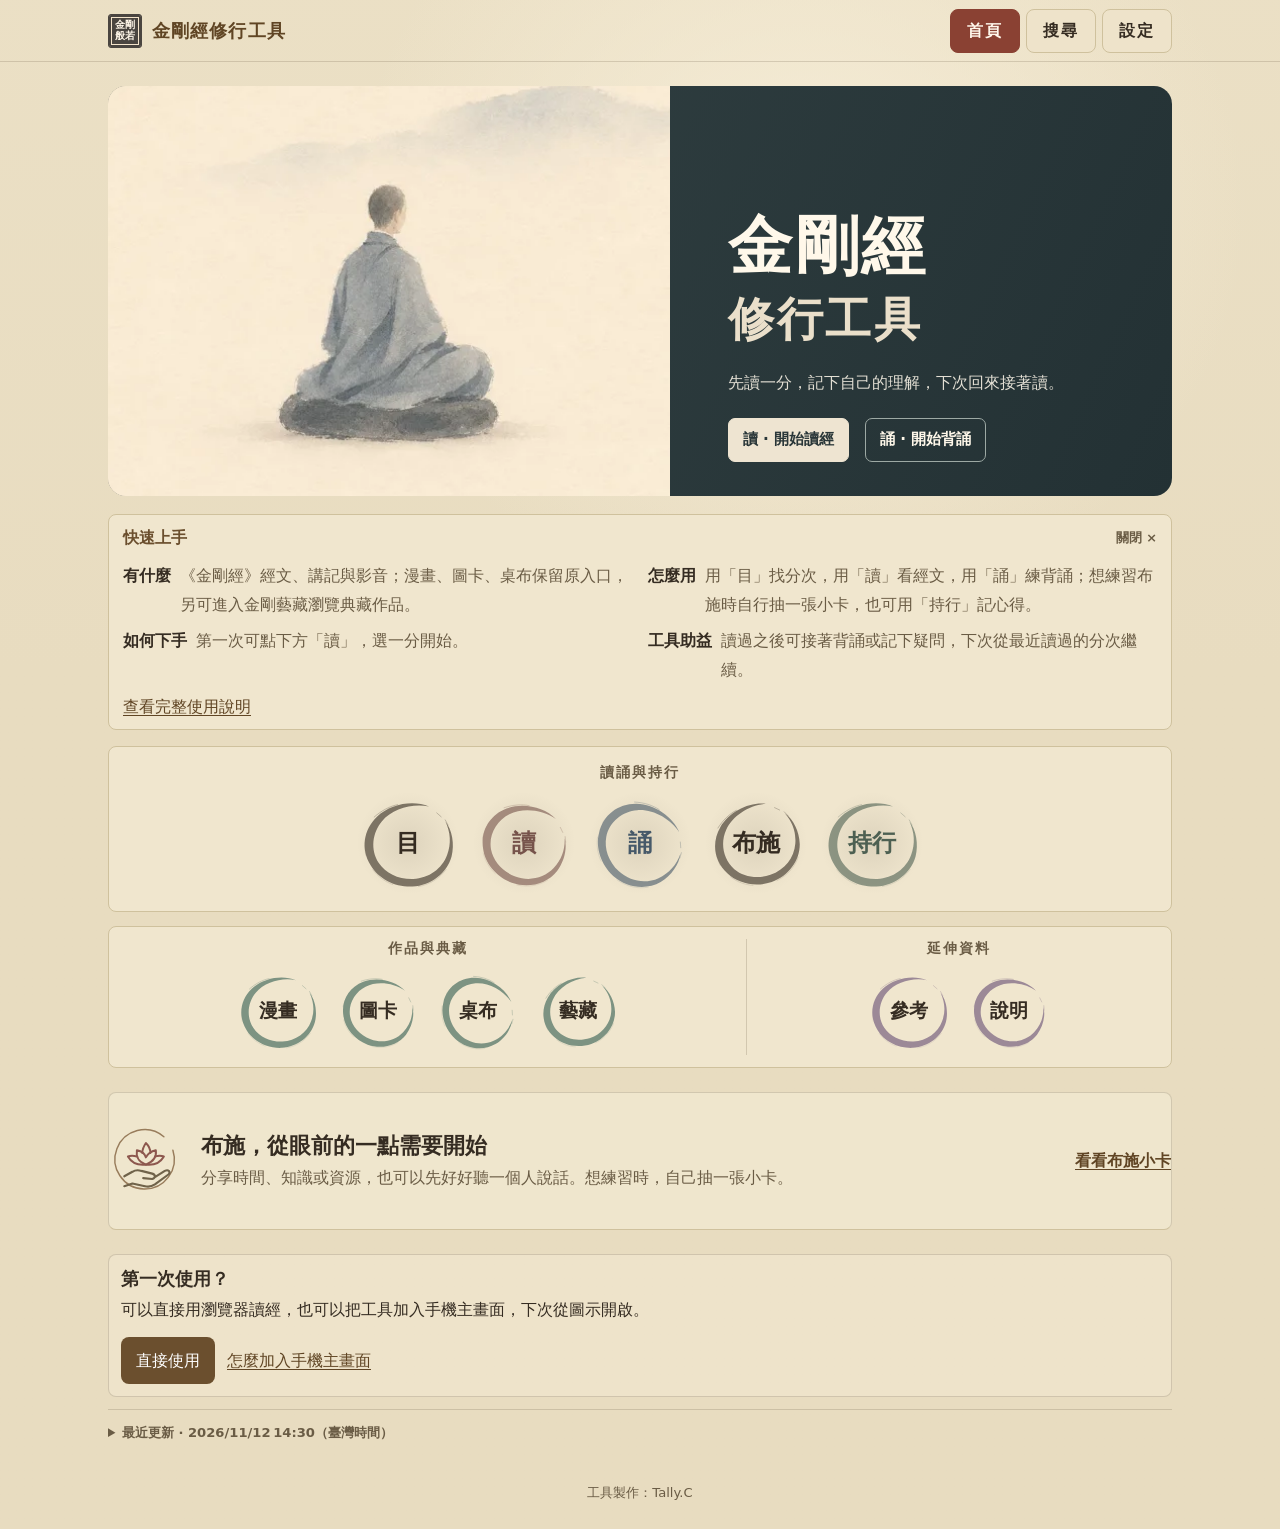
==== index.html @ 54433250 "Record media page update" ====
<!doctype html>
<html lang="zh-Hant">
<head>
<meta charset="utf-8">
<meta name="viewport" content="width=device-width, initial-scale=1, viewport-fit=cover">
<meta name="prajna-release" content="202611121835a17f4c2d">
<meta name="theme-color" content="#e8dcc0">
<meta name="apple-mobile-web-app-title" content="金剛經">
<title>金剛經修行工具</title>
<meta name="description" content="循科判讀《金剛經》、記錄自己的理解，查閱圖卡與講記。">
<link rel="manifest" href="./manifest.webmanifest?v=3">
<link rel="icon" href="./icons/prajna-192.png?v=3">
<link rel="apple-touch-icon" href="./icons/apple-touch-icon.png?v=3">
<link rel="stylesheet" href="./style.css?v=45">
<script src="./reading-settings.js?v=13" defer></script>
<script src="./site-update.js?v=7" defer></script>
<script src="./legacy-links.js?v=3"></script>
</head>
<body class="home-page">
<header class="mast" id="page-top" tabindex="-1">
  <a href="./" class="brand"><span class="seal tool-seal" aria-hidden="true">金剛<br>般若</span> 金剛經修行工具</a>
  <span id="site-update-status" class="site-update-status" role="status"></span>
  <nav class="bottom-toolbar" aria-label="頁面工具">
    <a href="./" aria-current="page">首頁</a><a href="./journal.html#notebook-search">搜尋</a><button type="button" class="quiet" data-open-reading aria-haspopup="dialog" aria-label="閱讀設定">設定</button>
  </nav>
</header>
<main data-reading-page="home">
  <section class="hero home-hero" aria-labelledby="page-title">
    <figure class="home-folio">
      <img src="./artwork/meditation-cover.webp" width="640" height="640" alt="灰藍衣袍的禪修者面向右側靜坐。">
    </figure>
    <div class="home-intro">
      <h1 id="page-title"><span>金剛經</span><span>修行工具</span></h1>
      <p class="subtitle">先讀一分，記下自己的理解，下次回來接著讀。</p>
    </div>
    <nav class="home-resume" aria-label="接續進度">
      <a href="./kepan.html" data-resume-reading>讀 · 開始讀經</a>
      <a href="./recitation.html#practice" data-resume-reciting>誦 · 開始背誦</a>
    </nav>
  </section>
  <details class="tool-start help-disclosure" data-home-start open>
    <summary>
      <span>快速上手</span>
      <span class="help-action help-close">關閉 <span aria-hidden="true">×</span></span>
      <span class="help-action help-open">展開 <span aria-hidden="true">＋</span></span>
    </summary>
    <dl>
      <div><dt>有什麼</dt><dd>《金剛經》經文、講記與影音；漫畫、圖卡、桌布保留原入口，另可進入金剛藝藏瀏覽典藏作品。</dd></div>
      <div><dt>怎麼用</dt><dd>用「目」找分次，用「讀」看經文，用「誦」練背誦；想練習布施時自行抽一張小卡，也可用「持行」記心得。</dd></div>
      <div><dt>如何下手</dt><dd>第一次可點下方「讀」，選一分開始。</dd></div>
      <div><dt>工具助益</dt><dd>讀過之後可接著背誦或記下疑問，下次從最近讀過的分次繼續。</dd></div>
    </dl>
    <a href="./guide.html#tool-guide">查看完整使用說明</a>
  </details>
  <nav class="home-nav ink-nav" aria-label="分頁導覽">
    <svg class="ink-symbol" aria-hidden="true" width="0" height="0" xmlns="http://www.w3.org/2000/svg">
      <symbol id="ink-ring" viewBox="0 0 100 100">
        <path fill="currentColor" d="M76 19C62 10 40 10 25 20 10 30 4 48 11 65c5 14 20 25 36 27 18 2 35-7 42-22 5-11 5-25 0-34 3 11 2 22-4 32-7 12-21 19-36 17-14-2-25-10-30-21-6-14-1-30 10-39C41 15 61 13 76 19Z"/>
        <path fill="none" stroke="currentColor" stroke-width=".8" opacity=".48" d="M17 68c8 15 24 22 40 20 15-2 29-12 32-27M82 26l4 5m3 3 2 6M22 20c8-5 17-8 25-8"/>
        <path fill="none" stroke="currentColor" stroke-width=".6" opacity=".3" d="M13 35c-4 7-5 13-5 20m4 14c4 8 10 14 17 18m23 6c13 0 23-5 30-12"/>
      </symbol>
    </svg>
    <div class="home-nav-card home-nav-group home-nav-core">
      <h2 id="home-core-label">讀誦與持行</h2>
      <ul class="ink-row" aria-labelledby="home-core-label">
        <li><a href="./contents.html" aria-label="金剛經三十二分目錄"><svg aria-hidden="true" viewBox="0 0 100 100"><use href="#ink-ring"/></svg><span>目</span></a></li>
        <li><a class="home-nav-primary" data-ink-accent="read" href="./kepan.html" aria-label="讀"><svg aria-hidden="true" viewBox="0 0 100 100"><use href="#ink-ring"/></svg><span>讀</span></a></li>
        <li><a data-ink-accent="recite" href="./recitation.html" aria-label="誦"><svg aria-hidden="true" viewBox="0 0 100 100"><use href="#ink-ring"/></svg><span>誦</span></a></li>
        <li><a href="./giving.html" aria-label="布施"><svg aria-hidden="true" viewBox="0 0 100 100"><use href="#ink-ring"/></svg><span>布施</span></a></li>
        <li><a data-ink-accent="practice" href="./journal.html#journal" aria-label="持行記錄"><svg aria-hidden="true" viewBox="0 0 100 100"><use href="#ink-ring"/></svg><span>持行</span></a></li>
      </ul>
    </div>
    <div class="home-nav-card home-nav-secondary">
      <div class="home-nav-group home-nav-library">
        <h2 id="home-library-label">作品與典藏</h2>
        <ul class="ink-row" aria-labelledby="home-library-label">
          <li><a href="./comics.html" aria-label="金剛經漫畫集"><svg aria-hidden="true" viewBox="0 0 100 100"><use href="#ink-ring"/></svg><span>漫畫</span></a></li>
          <li><a href="./artwork.html" aria-label="經文金句與講座圖卡"><svg aria-hidden="true" viewBox="0 0 100 100"><use href="#ink-ring"/></svg><span>圖卡</span></a></li>
          <li><a href="./wallpapers.html" aria-label="手機桌布"><svg aria-hidden="true" viewBox="0 0 100 100"><use href="#ink-ring"/></svg><span>桌布</span></a></li>
          <li><a href="./collection.html" aria-label="金剛藝藏"><svg aria-hidden="true" viewBox="0 0 100 100"><use href="#ink-ring"/></svg><span>藝藏</span></a></li>
        </ul>
      </div>
      <div class="home-nav-group home-nav-more">
        <h2 id="home-more-label">延伸資料</h2>
        <ul class="ink-row" aria-labelledby="home-more-label">
          <li><a href="./references.html#reading-references" aria-label="參考資料"><svg aria-hidden="true" viewBox="0 0 100 100"><use href="#ink-ring"/></svg><span>參考</span></a></li>
          <li><a href="./guide.html#tool-guide" aria-label="使用說明"><svg aria-hidden="true" viewBox="0 0 100 100"><use href="#ink-ring"/></svg><span>說明</span></a></li>
        </ul>
      </div>
    </div>
  </nav>
  <section class="home-giving" aria-labelledby="home-giving-title">
    <img src="./giving-mark.svg" width="64" height="64" alt="">
    <div>
      <h2 id="home-giving-title">布施，從眼前的一點需要開始</h2>
      <p>分享時間、知識或資源，也可以先好好聽一個人說話。想練習時，自己抽一張小卡。</p>
    </div>
    <a href="./giving.html">看看布施小卡</a>
  </section>
  <div data-first-visit></div>
  <!-- site-updates:start -->
  <details class="appendix" id="site-updates">
    <summary>最近更新 · <time datetime="2026-11-12T14:30:00+08:00">2026/11/12 14:30</time>（臺灣時間）</summary>
    <ul class="refs" id="site-update-list">
      <li><time datetime="2026-11-12T18:35:00+08:00">2026/11/12 18:35</time> · 影音頁改按系列課程影片、單場講座與 Podcast 音訊分類；新增常隨法師《金剛經遊意》七堂、即非理論講座三段影片，常正與常啟法師講座；常啟影片附依標題撰寫的聆聽提示，精華與時間碼待核聽。</li>
      <li><time datetime="2026-11-12T14:30:00+08:00">2026/11/12 14:30</time> · 金剛藝藏新增故宮明宣德泥金寫本《金剛經》，補上作品詳讀、經牌贊與故宮古籍影像來源。</li>
      <li><time datetime="2026-11-12T14:06:00+08:00">2026/11/12 14 06</time> · 修復藝藏作品照片，新增敦煌 868 年《金剛經》影像；首頁保留漫畫、圖卡、桌布，另增「藝藏」入口；新版偵測改為每 10 秒查詢。</li>
      
      <li><time datetime="2026-11-11T21:16:00+08:00">2026/11/11 21:16</time> · 在「目」補回《金剛經》漢譯文本與 CBETA 原文連結，並附三十二分歸屬的史料註釋。</li>
      <li><time datetime="2026-11-11T17:54:17+08:00">2026/11/11 17:54</time> · 重製第 30 分經文圖卡，修正圖片內分名為「一合理相」。</li><li><time datetime="2026-11-11T09:08:18Z">2026/11/11 17:08</time> · 誦本依江味農居士校定本校正經文並補回第十七分漏句；各頁「使用說明」已收在「快速上手」下方，需要時再展開。</li>
      <li><time datetime="2026-11-10T22:30:24Z">2026/11/11 06:30</time> · 布施小卡擴充為 21 張，補充財施的時間與義工、無畏施和生活中的微笑、禮讓、掃地；漫畫頁連結對應當頁重點，並補上 GitHub 下載修改說明與自動更新版本標記。</li>
      <li><time datetime="2026-11-10T13:05:58Z">2026/11/10 21:05</time> · 布施改為自行抽取七張小卡；首頁放大導覽圖示，經文校對移回「讀」。</li>
      <li><time datetime="2026-11-10T12:54:06Z">2026/11/10 20:54</time> · 新增七集《金剛經》漫畫；首頁改以「漫畫與圖卡」「延伸資料」整理入口。</li>
      <li><time datetime="2026-11-10T10:34:54.136Z">2026/11/10 18:34</time> · 首頁新增經文校對入口，可查看底本、三十二分起句與異文。</li>
      <li><time datetime="2026-11-10T00:19:48Z">2026/11/10 08:19</time> · 新增「布施」入口、每日布施小卡與掌心托蓮圖，以及第四、十四、二十八分的經文導讀與持行連結。</li>
      <li><time datetime="2026-11-09T13:35:18.946Z">2026/11/09 21:35</time> · 各工具的快速上手及使用說明新增明確的展開與關閉控制。</li>
      <li><time datetime="2026-11-09T13:13:03.704Z">2026/11/09 21:13</time> · 頁首標誌與網站圖示換成暖炭灰。</li>
      <li><time datetime="2026-11-09T13:10:18.756Z">2026/11/09 21:10</time> · 桌面首頁改用寬幅封面，讀誦入口集中在標題下方，搜尋與設定移到頁首。</li>
      <li><time datetime="2026-11-09T13:06:48.470Z">2026/11/09 21:06</time> · 首頁放大禪修插畫並移到左側，簡化標題，將讀經與背誦入口移到封面下方。</li>
      <li><time datetime="2026-11-09T13:00:00.465Z">2026/11/09 21:00</time> · 首頁快速上手可收合，封面換上禪修插畫，左上分別顯示上次讀經分次與背誦卡片。</li>
      <li><time datetime="2026-11-09T10:52:28.025Z">2026/11/09 18:52</time> · 快速上手、操作圖說、完整使用說明及讀經子工具提示，會跟著閱讀設定調整字體、字級和間距。</li>
      <li><time datetime="2026-11-09T10:18:01.837Z">2026/11/09 18:18</time> · 首頁將「參考與圖像」與「延伸閱讀」合成一張雙欄卡片，和上方「讀誦與持行」共用底色與外框。</li>
      <li><time datetime="2026-11-09T09:57:34.250Z">2026/11/09 17:57</time> · 首頁三組入口改成卡片，參考與圖像採霧青綠，延伸閱讀採灰紫；底部導覽加強按鈕與目前頁面的辨識。</li>
      <li><time datetime="2026-11-09T09:52:37.892Z">2026/11/09 17:52</time> · 快速上手統一為「有什麼、怎麼用／怎麼看、如何下手、工具助益」，各頁補上可立即開始的第一步，並同步調整讀經子工具與閱讀設定的說明。</li>
      <li><time datetime="2026-11-09T09:41:20.847Z">2026/11/09 17:41</time> · 各工具新增快速上手說明；讀經按鈕改為背誦與修行記錄，移除個人筆記捷徑並標清原文的開啟與返回方式。「參考」新增聖嚴法師《福慧自在》，講座講義排在練習檔案前。</li>
      <li><time datetime="2026-11-09T09:31:15.240Z">2026/11/09 17:31</time> · 「參考」的影音區調整順序，先列聖嚴法師 Podcast，再列果慨法師安和分院講座。</li>
      <li><time datetime="2026-11-09T09:25:26.559Z">2026/11/09 17:25</time> · 「讀」的研讀經文依印順長老、聖嚴法師、江味農居士排列；「參考」統一分類與版型，加入可返回的 PDF 預覽與站內 Podcast 播放。</li>
      <li><time datetime="2026-11-09T09:15:16.306Z">2026/11/09 17:15</time> · 「參考」新增《放下，才是擁有》講座專區，依課次提供藍圖篇、修行篇、真實篇、圓滿篇 PDF，並同步更新使用說明。</li>
      <li><time datetime="2026-11-09T05:38:54.876Z">2026/11/09 13:38</time> · 首頁以同一層紙色連接經文圖卡、墨圈與底部導覽，移除大色塊外框。英倫藍改為明亮的低彩度霧藍。</li>
      <li><time datetime="2026-11-09T05:30:48.217Z">2026/11/09 13:30</time> · 首頁減少資料載入，讀經指導及背誦轉移的 QR 碼改為按需準備。各頁加入操作圖說並同步使用說明，英倫藍改為灰藍紙底。</li>
      <li><time datetime="2026-11-09T05:22:40.482Z">2026/11/09 13:22</time> · 三十二分的三家讀經指導改成經句定位。印順長老、江味農居士直達原書行號，聖嚴法師直達已核對的解說，並可跳到本站對應經文。</li>
      <li><time datetime="2026-11-09T05:08:21.512Z">2026/11/09 13:08</time> · 首頁「讀、誦、持行」改用低彩度的暖灰紅、青灰藍與苔灰綠，淡化墨圈筆觸。</li>
      <li><time datetime="2026-11-09T05:05:03.864Z">2026/11/09 13:05</time> · 首頁「讀、誦、持行」墨圈分別改用朱紅、靛藍與松綠，典雅墨配色採用較亮的對應色。</li>
      <li><time datetime="2026-11-09T04:56:36.006Z">2026/11/09 12:56</time> · 「目」恢復三十二分目錄。每分加入三家讀經指導，「參考」新增聖嚴法師 Podcast。修復誦讀經文及舊筆記連結，加深英倫藍並加入製作署名。</li>
      <li><time datetime="2026-11-09T04:41:32.287Z">2026/11/09 12:41</time> · 首頁以第三十二分圖卡搭配紙色與墨圈，分組呈現讀誦、持行與參考入口。統一頁首與底部導覽的樣式，圖卡頁新增分類捷徑。</li>
      <li><time datetime="2026-11-08T13:45:29+00:00">2026/11/08 21:45</time> · 閱讀設定改為英倫藍、簡約灰、典雅墨、古樸紙四色，色值參考法句經工具；保留既有設定並轉換舊色名。</li>
      <li><time datetime="2026-11-08T13:40:11+00:00">2026/11/08 21:40</time> · 全站更名為「金剛經修行工具」；底部統一首頁、搜尋、設定；參考資料加入安和分院果慨法師七堂課講義與影片原站連結。</li>
      <li><time datetime="2026-11-08T12:49:52+00:00">2026/11/08 20:49</time> · 「目」改為全站頁籤目錄，列出工具入口與用途。</li>
      <li><time datetime="2026-11-08T12:46:45+00:00">2026/11/08 20:46</time> · 首頁改用留白墨圈分組導覽，新增三十二分目錄，圖卡與桌布各自分頁。</li>
      <li><time datetime="2026-11-08T12:31:31+00:00">2026/11/08 20:31</time> · 首頁改為分頁入口，閱讀設定移至底部工具列，點開才顯示。</li>
      <li><time datetime="2026-11-08T10:53:02+00:00">2026/11/08 18:53</time> · 「讀」與「誦」可互跳同一分。法義與梵文併入科判經文，筆記入口改名為「持行記錄」。</li>
      <li><time datetime="2026-11-08T10:42:25+00:00">2026/11/08 18:42</time> · 每日背誦加入操作圖解，移除磬聲與原工具連結。</li>
      <li><time datetime="2026-11-08T10:35:07+00:00">2026/11/08 18:35</time> · 新增每日背誦，收錄原工具的 65 張經文卡、法義與梵文、遮蔽與挖空練習及進度轉移。</li>
      <li><time datetime="2026-11-08T10:27:54+00:00">2026/11/08 18:27</time> · 閱讀設定加入經文即時預覽，開啟網站或恢復連線時自動檢查新版。</li>
      <li><time datetime="2026-11-08T10:22:12+00:00">2026/11/08 18:22</time> · 調柔閱讀介面配色，字級與段落間距改用減號、加號調整。</li>
      <li><time datetime="2026-11-08T10:12:30+00:00">2026/11/08 18:12</time> · 網站新版自動接收，遇到未儲存筆記或開啟中的圖卡時延後更新。</li>
      <li><time datetime="2026-11-08T10:01:16+00:00">2026/11/08 18:01</time> · 新增首次使用與手機主畫面指引、閱讀設定及接續分次，科判頁可一鍵回總覽。</li>
      <li><time datetime="2026-11-08T09:50:27+00:00">2026/11/08 17:50</time> · 重整筆記分類與經文關聯，科判可直接寫分次筆記，PDF 下載併入參考資料。</li>
      <li><time datetime="2026-11-08T09:42:34+00:00">2026/11/08 17:42</time> · 科判讀經升為首頁入口，統一金剛經工具名稱與標誌，新增使用說明、江味農與印順長老的參考書目。</li>
      <li><time datetime="2026-11-08T09:28:18+00:00">2026/11/08 17:28</time> · 首頁改以自己的讀經與筆記為主，講座移入參考區，並新增背誦表、鈔經本與 A4 鈔經紙。</li>
      <li><time datetime="2026-11-08T09:15:13+00:00">2026/11/08 17:15</time> · 獨立設置金句圖卡與資料下載區，為 37 張經文卡標示重點並提供科判 PDF。</li>
      <li><time datetime="2026-11-08T08:31:40+00:00">2026/11/08 16:31</time> · 整理下午與四場主題樹，新增三十二分金句圖卡（37 段）與兩張發心講座圖卡。</li>
      <li><time datetime="2026-11-08T08:04:28+00:00">2026/11/08 16:04</time> · 將圖卡文字放入相關講座與主題段落，新增修福修慧圖卡及第三十二分偈頌對讀。</li>
      <li><time datetime="2026-11-08T07:53:15+00:00">2026/11/08 15:53</time> · 新增「心置一處」數息圖卡及念佛號、經行的禪修對讀。</li>
      <li><time datetime="2026-11-08T07:39:55+00:00">2026/11/08 15:39</time> · 在圖卡與桌布下方加入可搜尋的文字，將個人筆記的搜尋範圍獨立。</li>
      <li><time datetime="2026-11-08T07:20:31+00:00">2026/11/08 15:20</time> · 新增站內經文與筆記搜尋，修正殺人例子的理事分析。</li>
      <li><time datetime="2026-11-08T07:12:23+00:00">2026/11/08 15:12</time> · 補記最後一堂「三大阿僧祇劫」與「百劫修相好」。</li>
      <li><time datetime="2026-11-08T07:10:54+00:00">2026/11/08 15:10</time> · 新增「空花佛事・水月道場」深色直排版，並補入〈普賢行願品〉經文與現場筆記。</li>
      <li><time datetime="2026-11-08T07:05:14+00:00">2026/11/08 15:05</time> · 新增虛雲老和尚「空花佛事・水月道場」圖卡及語句查核。</li>
      <li><time datetime="2026-11-08T07:02:04+00:00">2026/11/08 15:02</time> · 增補最後一堂出到菩提、菩薩發願與感恩修六度，並列事理例子待核及圓教六即參考。</li>
      <li><time datetime="2026-11-08T06:52:57+00:00">2026/11/08 14:52</time> · 科判頁新增首頁捷徑、大正藏逐段行號、三十二分對齊驗證表及版本用字差異。</li>
      <li><time datetime="2026-11-08T06:50:01+00:00">2026/11/08 14:50</time> · 新增「發願同行」圖卡，並補上聖嚴師父自覺營開示的公開轉引與現場筆記。</li>
      <li><time datetime="2026-11-08T06:39:00+00:00">2026/11/08 14:39</time> · 新增《金剛經》科判對讀，依印順導師科判展開經文，可按傳統三十二分定位，並增補最後一堂現場筆記及「菩提覺樹」出處。</li>
      <li><time datetime="2026-11-08T06:26:04+00:00">2026/11/08 14:26</time> · 最後一堂的明心菩提筆記補上緣事菩提心與緣理菩提心的區別。</li>
      <li><time datetime="2026-11-08T06:22:16+00:00">2026/11/08 14:22</time> · 最後一堂增補「明心菩提」現場筆記，預留勝義諦講解與簡報內容。</li>
      <li><time datetime="2026-11-08T06:21:48+00:00">2026/11/08 14:21</time> · 放大「五階梯」圖卡的兩道交叉，並補記最後一堂談柔軟語與關懷的重點。</li>
      <li><time datetime="2026-11-08T06:19:53+00:00">2026/11/08 14:19</time> · 「五階梯」圖卡在明心階補上方便道的發心、發勝義菩提心，以及無緣大慈、同體大悲的講座補記。</li>
      <li><time datetime="2026-11-08T06:17:18+00:00">2026/11/08 14:17</time> · 修正「五階梯」圖卡方向，改為由下往上讀，兩條向上的線在明心菩提交叉。</li>
      <li><time datetime="2026-11-08T06:11:01+00:00">2026/11/08 14:11</time> · 新增「五階梯」速讀圖卡，並記下 11/8 最後一堂的主題「從放下，走到提起」。</li>
      <li><time datetime="2026-11-08T06:01:29+00:00">2026/11/08 14:01</time> · 「二道五菩提」圖卡依印順長老《般若經講記》補上五個階段各自的修學重點。</li>
      <li><time datetime="2026-11-08T05:57:13+00:00">2026/11/08 13:57</time> · 整理 11/8 上午場講座筆記，並新增下午場專用的筆記入口。</li>
      <li><time datetime="2026-11-08T05:44:32+00:00">2026/11/08 13:44</time> · 新增固定底部工具列，閱讀長篇筆記時可一鍵回到頁首。</li>
      <li><time datetime="2026-11-08T05:26:24+00:00">2026/11/08 13:26</time> · 將「不執與擁有」圖卡中「生命沒有所有權，只有使用權」的署名更正為證嚴法師。</li>
      <li><time datetime="2026-11-08T05:09:21+00:00">2026/11/08 13:09</time> · 修正「不執與擁有」圖卡，補上講座引述標記。</li>
      <li><time datetime="2026-11-08T03:19:02+00:00">2026/11/08 11:19</time> · 新增「不執與擁有」圖卡，收錄 11/8 上午的講座筆記並區分語句出處。</li>
      <li><time datetime="2026-11-08T03:02:49+00:00">2026/11/08 11:02</time> · 新增「角色與菩薩道」圖卡，並將「資糧與助人」圖卡換成水紋版。</li>
      <li><time datetime="2026-11-08T02:55:36+00:00">2026/11/08 10:55</time> · 新增「資糧與助人」圖卡，收錄 11/8 上午關於善根福報的講座筆記。</li>
      <li><time datetime="2026-11-08T02:30:10+00:00">2026/11/08 10:30</time> · 新增「見緣起即見法」圖卡，並列 11/8 上午講座筆記與《佛說大乘稻芉經》原文。</li>
      <li><time datetime="2026-11-08T02:17:14+00:00">2026/11/08 10:17</time> · 重畫二道五菩提階梯，將發心、修行、證果的交疊範圍併入主圖，補上明心「看清」。</li>
      <li><time datetime="2026-11-08T02:01:00+00:00">2026/11/08 10:01</time> · 圖卡新增瀏覽器返回鍵支援；放大後可選「返回圖卡」，或直接選「返回頁面」。</li>
      <li><time datetime="2026-11-08T01:56:47+00:00">2026/11/08 09:56</time> · 大乘佛法的修行圖卡補上破障、資糧、加行的反覆練習，以及見道前與見道起的分界。</li>
      <li><time datetime="2026-11-08T01:53:34+00:00">2026/11/08 09:53</time> · 修正八張舊圖卡的講座日期為 11/7；圖卡與桌布可在同一預覽放大、縮小與關閉；新增生熟境界與菩薩修行五位圖卡。</li>
      <li><time datetime="2026-11-08T01:28:21+00:00">2026/11/08 09:28</time> · 既有上午、下午筆記日期更正為 11/7，另新增 11/8 筆記區。</li>
      <li><time datetime="2026-11-08T01:26:09+00:00">2026/11/08 09:26</time> · 新增《金剛經》二道五菩提圖，從般若道的「從假入空」開始，標出明心菩提交接及三個交疊範圍。</li>
      <li><time datetime="2026-11-08T01:22:16+00:00">2026/11/08 09:22</time> · 首頁新增臺灣時間與更新紀錄，方便整理講座筆記。</li>
      <li><time datetime="2026-11-08T01:20:28Z">2026/11/08 09:20</time> · 修正圖卡關閉操作。捲動長圖時，關閉按鈕仍固定在上方。</li>
    </ul>
  </details>
  <!-- site-updates:end -->

</main>
<footer>工具製作：Tally.C</footer>
  <dialog class="reading-panel reading-sheet" id="reading-settings" data-reading-settings aria-labelledby="reading-settings-title">
    <form method="dialog" class="dialog-header">
      <h2 id="reading-settings-title">閱讀設定</h2><button class="quiet" type="submit" autofocus>關閉</button>
    </form>
    <div class="reading-preview" data-reading-preview>
      <p class="reading-preview-label">即時預覽 ·《金剛經》第三十二分</p>
      <p class="reading">一切有為法，如夢、幻、泡、影。</p>
      <p class="reading">如露亦如電，應作如是觀。</p>
    </div>
  </dialog>
</body>
</html>
---- style.css ----
:root{color-scheme:light;--ink:#352c22;--muted:#6a5c45;--accent:#6b4f2e;--link:#604524;--line:#cfc19d;--paper:#e8dcc0;--white:#f3ead3;--button-ink:#fff;--soft:#e7dbbf;--serif:"Noto Serif TC","Songti TC","PMingLiU",serif;--sans:system-ui,-apple-system,sans-serif}
*{box-sizing:border-box}
html{--bottom-toolbar-space:calc(61px + env(safe-area-inset-bottom, 0px));scroll-padding-top:1rem;scroll-padding-bottom:var(--bottom-toolbar-space)}
body{margin:0;padding-bottom:var(--bottom-toolbar-space);background:var(--paper);color:var(--ink);font:16px/1.7 var(--sans)}
a{color:var(--link);text-underline-offset:.18em}
:focus-visible{outline:3px solid var(--link);outline-offset:3px}
.mast{min-height:64px;padding:12px max(20px,calc((100% - 780px)/2));display:flex;align-items:center;justify-content:space-between;gap:12px;border-bottom:1px solid var(--line)}
.brand{display:flex;align-items:center;gap:10px;font:600 20px Georgia,serif;text-decoration:none;white-space:nowrap}
@media(max-width:380px){.brand{font-size:17px;gap:6px}.mast{padding-inline:12px}}
.seal{font:600 12px var(--serif);background:#714538;color:white;padding:6px;border-radius:4px}
.edition,.meta,.intro,.eyebrow,.note-meta{color:var(--muted)}
.edition,.meta,.eyebrow,.note-meta{font-size:.83rem}
main{max-width:824px;margin:auto;padding:0 22px}
.hero{padding:44px 0 28px}
.eyebrow{margin:0 0 8px;letter-spacing:.12em;font-weight:650}
h1,h2,h3{font-family:var(--serif);line-height:1.35}
h1{font-size:clamp(2.15rem,8vw,3.9rem);margin:0 0 10px;letter-spacing:.035em}
h2{font-size:1.7rem;margin:0 0 8px}
h3{font-size:1.2rem;margin:18px 0 6px}
.subtitle{margin:0;font-size:1.05rem}
.meta{margin:12px 0}
.badge{display:inline-block;padding:3px 10px;background:var(--soft);border-radius:6px;font-size:.79rem}
.tabs{display:flex;flex-wrap:wrap;gap:4px;border-block:1px solid var(--line);padding:6px 0}
.tabs a{padding:9px 12px;font-weight:650;text-decoration:none}
main>section:not(.hero){padding:32px 0;border-bottom:1px solid var(--line)}
.intro{margin:0 0 18px}
.topic{background:var(--white);border:1px solid var(--line);border-radius:10px;margin:0 0 10px}
.session{background:var(--white);border:1px solid var(--line);border-radius:10px;margin-top:12px;padding:14px}
.session>h3{margin-top:0}
.session p{margin-block:6px 12px}
.afternoon-segment{border-top:1px solid var(--line);margin-top:14px;padding-top:14px}
.afternoon-segment h4{font-family:var(--serif);font-size:1.14rem;margin:0 0 8px}
.afternoon-segment h5{font-family:var(--serif);font-size:1.04rem;margin:12px 0 6px}
summary{cursor:pointer;font-weight:700;padding:12px 14px;min-height:44px}
.topic>summary{display:flex;align-items:center;gap:10px;list-style:none}
.topic>summary::-webkit-details-marker{display:none}
.topic>summary::after{content:"+";font-size:1.3rem;margin-left:auto;color:var(--muted)}
.topic[open]>summary::after{content:"−"}
.ordinal{color:#596159;font:600 .82rem Georgia,serif;letter-spacing:.1em}
.topic-content{padding:0 14px 16px}
.reading{white-space:pre-wrap;overflow-wrap:anywhere;margin:8px 0 12px}
.callout{background:var(--soft);border-left:3px solid var(--accent);padding:10px 12px}
.inner,.appendix{border-top:1px solid var(--line);margin-top:10px}
.inner>summary,.appendix>summary{padding-inline:0}
.refs{padding-left:20px}
.refs li{margin:7px 0}
.gallery{display:grid;grid-template-columns:repeat(auto-fit,minmax(min(140px,100%),1fr));gap:12px}
.card-button{display:flex;flex-direction:column;gap:7px;padding:8px;text-align:left;color:var(--ink);background:var(--white);border:1px solid var(--line)}
.card-button img{width:100%;aspect-ratio:1.15;object-fit:contain;background:#eeeee9}
.wallpaper-gallery img{aspect-ratio:3/5}
.image-actions{display:flex;gap:16px;flex-wrap:wrap}
.image-actions a{display:inline-flex;align-items:center;min-height:44px}
button,select,textarea{font:inherit}
button{cursor:pointer;border:1px solid transparent;border-radius:8px;background:var(--accent);color:var(--button-ink);padding:8px 14px;min-height:44px}
button.quiet{background:var(--white);color:var(--accent);border-color:var(--line)}
form label{display:block;font-weight:650;margin:8px 0 4px}
textarea,select{width:100%;border:1px solid #9ba598;border-radius:8px;padding:9px 11px;background:var(--white);color:var(--ink)}
textarea{resize:vertical}
.actions{display:flex;gap:8px;flex-wrap:wrap;margin-top:10px}
.note-entry{background:var(--white);border:1px solid var(--line);border-radius:8px;padding:12px;margin:10px 0}
.note-entry h3{margin:0}
.note-meta{margin:4px 0}
footer{text-align:center;padding:25px 12px;color:var(--muted);font-size:.82rem}
.bottom-toolbar{position:fixed;inset:auto 0 0;z-index:2;display:grid;grid-template-columns:repeat(3,minmax(0,1fr));gap:8px;width:100%;max-width:46rem;left:50%;transform:translateX(-50%);background:var(--paper);border-top:1px solid var(--line);padding:8px max(12px,env(safe-area-inset-right,0px)) calc(8px + env(safe-area-inset-bottom,0px)) max(12px,env(safe-area-inset-left,0px))}
.bottom-toolbar :is(a,button){display:inline-flex;align-items:center;justify-content:center;gap:8px;min-height:44px;padding:6px 8px;border:1px solid var(--line);border-radius:8px;background:var(--white);font-weight:650;text-decoration:none}
dialog{width:min(94vw,820px);max-height:90vh;max-height:90dvh;background:var(--white);border:1px solid var(--line);border-radius:10px;padding:0;color:var(--ink);overflow:hidden}
dialog[open]{display:grid;grid-template-rows:auto auto minmax(0,1fr);height:90vh;height:90dvh}
dialog::backdrop{background:#1f1b15a0}
.dialog-header{display:flex;flex:none;align-items:center;justify-content:space-between;gap:8px;padding:8px 12px;border-bottom:1px solid var(--line)}
.dialog-header h2{font-size:1.15rem;margin:0;overflow-wrap:anywhere}
#card-close{flex:none}
.dialog-body{min-height:0;overflow:auto;overscroll-behavior:contain;padding:0 12px 12px}
dialog .image-actions{margin:0;padding:6px 12px}
dialog img{display:block;width:100%;margin-top:8px}
.dialog-body.zoomed img{width:auto;min-width:100%;max-width:none}
[hidden]{display:none!important}

#notebook-search{scroll-margin-top:8px}
.search-controls{display:flex;align-items:stretch;gap:8px}
#search-query{flex:1;min-width:0;border:1px solid #9ba598;border-radius:8px;padding:9px 11px;background:var(--white);color:var(--ink);font:inherit}
#search-scope{width:auto;max-width:100%;min-height:44px}
#search-status{margin:12px 0 0}
#search-status:empty{display:none}
.search-results{display:grid;gap:8px;list-style:none;padding:0;margin:12px 0 0}
.search-results:empty{display:none}
.search-result{display:block;width:100%;padding:9px 12px;border:1px solid var(--line);border-radius:8px;background:var(--white);color:var(--ink);text-align:left;text-decoration:none;overflow-wrap:anywhere}
.search-result strong,.search-result span{display:block}
.search-result strong{color:var(--accent);text-decoration:underline;text-underline-offset:.15em}
.search-result span{margin-top:3px;font-size:.9rem}
.bottom-toolbar{gap:8px}

.artwork-entry{min-width:0;align-self:start;background:var(--white);border:1px solid var(--line);border-radius:8px}
.artwork-entry .card-button{width:100%;border:0}
.artwork-entry .inner{margin:0;padding-inline:8px}
.artwork-entry .inner summary{font-size:.86rem}
.artwork-transcript{padding-inline:8px;font-size:.88rem}
.artwork-entry .inner .artwork-transcript{padding-inline:0}

.scripture-gallery{grid-template-columns:repeat(auto-fit,minmax(min(160px,100%),1fr))}
.scripture-gallery .card-button img{aspect-ratio:4/5}
.quote-emphasis{color:#934237;background:transparent;font-weight:700}

.lecture-reference{padding-block:32px}
.lecture-reference>section{padding-block:28px;border-bottom:1px solid var(--line)}
#search-personal-notes{display:inline-flex;align-items:center;min-height:44px;padding-inline:6px}
@media(max-width:420px){.bottom-toolbar{gap:5px}.bottom-toolbar :is(a,button){padding-inline:8px}}

.tool-seal{width:42px;height:42px;display:grid;place-content:center;text-align:center;line-height:1.05;letter-spacing:.07em;border:1px solid #4a4540;box-shadow:inset 0 0 0 2px #4a4540,inset 0 0 0 3px #f4e4cb}
.brand{font-family:var(--serif)}
.reference-list{display:grid;gap:10px}
.reference-list article{padding:14px;border:1px solid var(--line);border-radius:8px;background:var(--white)}
.reference-list h3{margin-top:0}
.reference-list p{margin-block:6px}

#note-filter{max-width:22rem}
.chapter-note-link{display:inline-flex;align-items:center;min-height:44px;margin-bottom:8px}

:root{--reading-family:var(--sans);--reading-size:1rem;--reading-line:1.85;--reading-gap:.75em}
:root[data-reading-font="serif"]{--reading-family:var(--serif)}
:root[data-reading-size="small"]{--reading-size:.875rem}
:root[data-reading-size="large"]{--reading-size:1.1875rem}
:root[data-reading-size="larger"]{--reading-size:1.4375rem}
:root[data-reading-size="largest"]{--reading-size:1.625rem}
:root[data-reading-spacing="compact"]{--reading-line:1.65;--reading-gap:.45em}
:root[data-reading-spacing="relaxed"]{--reading-line:2.05;--reading-gap:1.15em}
:root[data-reading-spacing="wide"]{--reading-line:2.25;--reading-gap:1.65em}
:root[data-reading-theme="blue"]{--paper:#e4ebf2;--white:#f4f7fa;--ink:#24364b;--muted:#4d5d71;--accent:#384e68;--link:#354b65;--line:#aebccd;--soft:#d8e3ee}
:root[data-reading-theme="gray"]{--paper:#e8e8e5;--white:#f4f4f1;--ink:#2b2c2d;--muted:#62635f;--accent:#3e4143;--link:#3e4143;--line:#c9c9c4;--soft:#deded9}
:root[data-reading-theme="ink"]{color-scheme:dark;--paper:#252627;--white:#303132;--ink:#e2e2df;--muted:#a9aaa6;--accent:#cfcfca;--link:#dbdbd5;--line:#555658;--soft:#393a3b;--button-ink:#252627}
:root[data-reading-theme="ink"] .ordinal{color:#cbb89c}
:root[data-reading-theme="ink"] .quote-emphasis{color:#ffad9e}
main .reading,main .session p:not(.eyebrow,.note-meta),main .topic-content p:not(.eyebrow,.note-meta),main .k-reading,.reading-preview .reading{font-family:var(--reading-family);font-size:var(--reading-size);line-height:var(--reading-line);margin-block:0 var(--reading-gap)}
.reading-panel,.first-visit{margin-block:12px;padding:0 12px 12px;background:var(--white);border:1px solid var(--line);border-radius:8px}
.reading-panel:not([open]){padding-bottom:0}
.reading-panel summary,.note-source summary{padding:8px 0}
.reading-help,.reading-preview-label{margin:0 0 6px;color:var(--muted)}
.reading-preview-label{font-size:.82rem}
.reading-preview{margin:12px 0;padding:12px;background:var(--paper);border:1px solid var(--line);border-radius:8px}
.reading-preview .reading:last-child{margin-bottom:0}
.reading-fields{display:grid;grid-template-columns:repeat(4,minmax(0,1fr));gap:8px;margin-bottom:10px}
.reading-fields label,.reading-step-field{display:grid;gap:4px;font-weight:650}
.reading-stepper{display:grid;grid-template-columns:44px minmax(0,1fr) 44px;align-items:center;min-height:44px}
.reading-stepper button{padding:0;font-size:1.25rem;line-height:1}
.reading-stepper button:disabled{cursor:default;opacity:.48}
.reading-stepper output{text-align:center;color:var(--ink);font-size:.82rem;white-space:nowrap;font-variant-numeric:tabular-nums}
.first-visit{padding-top:12px}
.first-visit h2{font:700 1.12em/1.35 var(--reading-family);margin-bottom:4px}
.first-visit p{margin-block:0 6px}
.first-visit a{display:inline-flex;align-items:center;min-height:44px;padding-inline:4px}
.note-source{margin-block:8px}
.visually-hidden{position:absolute;width:1px;height:1px;padding:0;overflow:hidden;clip-path:inset(50%);white-space:nowrap}
@media(max-width:680px){.reading-fields{grid-template-columns:repeat(2,minmax(0,1fr))}}
@media(max-width:359px){.reading-fields{grid-template-columns:1fr}}

.site-update-status{font-size:.82rem;color:var(--muted)}
.site-update-status:empty{display:none}

.reading-sheet{position:fixed;inset:auto 0 0;width:min(100%,46rem);max-width:100%;max-height:calc(100vh - 20px);max-height:calc(100dvh - 20px);margin:0 auto;padding:12px 16px calc(16px + env(safe-area-inset-bottom,0px));border-radius:16px 16px 0 0;background:var(--white);color:var(--ink);overflow:auto}
.reading-sheet .dialog-header{position:static;padding:0 0 8px;background:var(--white)}
.reading-sheet .dialog-header h2{font-size:1.2rem;margin:0}
@media(max-width:420px){.bottom-toolbar :is(a,button){font-size:.88rem;white-space:nowrap}}
.reading-sheet[open]{display:block;height:auto}

.ink-symbol{position:absolute;overflow:hidden}
.ink-row{display:flex;justify-content:center;gap:clamp(6px,2vw,16px);margin:0 0 12px;padding:0;list-style:none}
.ink-row li{flex:0 1 104px;min-width:0}
.ink-row a{display:grid;position:relative;place-items:center;min-height:56px;aspect-ratio:1;text-decoration:none;color:var(--ink);font:650 clamp(1rem,4.5vw,1.65rem)/1 var(--serif)}
.ink-row a svg{position:absolute;inset:0;width:100%;height:100%;color:var(--muted);opacity:.8;transform:rotate(-10deg)}
.ink-row li:nth-child(2) svg{transform:rotate(13deg) scale(.95)}
.ink-row li:nth-child(3) svg{transform:rotate(35deg) scale(.97)}
.ink-row li:nth-child(4) svg{transform:rotate(-26deg) scale(.96)}
.ink-row a:is(:hover,:focus-visible) svg{opacity:1;color:var(--ink)}
.ink-row:last-child{gap:12px;margin-top:16px}
.ink-row:last-child li{flex-basis:72px}
.ink-row:last-child a{font-size:1rem}
.chapter-directory{
  display:grid;
  grid-template-columns:repeat(2,minmax(0,1fr));
  gap:8px;
  list-style:none;
  margin:0 0 24px;
  padding:0;
}
.chapter-directory a{
  display:flex;
  align-items:baseline;
  gap:10px;
  min-height:44px;
  padding:10px 12px;
  border:1px solid var(--line);
  border-radius:4px;
  background:var(--white);
  color:var(--ink);
  font-family:var(--serif);
  text-decoration:none;
}
.chapter-directory a:is(:hover,:focus-visible){background:var(--soft);text-decoration:underline}
.chapter-number{color:var(--muted);font-size:.82rem;white-space:nowrap;font-variant-numeric:tabular-nums}
@media(max-width:375px){.chapter-directory a{gap:5px;padding-inline:7px}}
@media(max-width:320px){.chapter-directory{grid-template-columns:1fr}}

/* Paper, ink and seal details shared across the reading tools. */
:root{--seal-ink:#8a4133;--seal-text:#fff7ec;--read-ink:#76534b;--recite-ink:#465969;--practice-ink:#4d6052}
:root[data-reading-theme="ink"]{--seal-ink:#eaab96;--seal-text:#252627;--read-ink:#c5aaa1;--recite-ink:#aebfc9;--practice-ink:#adbfb0}

.mast{
  min-height:68px;
  padding-inline:max(18px,calc((100% - 780px)/2));
  background:color-mix(in srgb,var(--white) 42%,var(--paper));
}
.brand{font-family:var(--serif);font-size:clamp(1rem,4vw,1.15rem);letter-spacing:.06em}
.tool-seal{background:#4a4540;color:#fff7e9;border-radius:3px;letter-spacing:.04em}
.bottom-toolbar{
  gap:6px;
  border:1px solid color-mix(in srgb,var(--accent) 43%,var(--line));
  border-bottom:0;
  border-radius:14px 14px 0 0;
  background:var(--white);
  box-shadow:0 -4px 18px color-mix(in srgb,#17130d 16%,transparent);
}
.bottom-toolbar :is(a,button){
  border-color:var(--line);
  background:color-mix(in srgb,var(--paper) 48%,var(--white));
  color:var(--ink);
  font-weight:700;
  letter-spacing:.1em;
}
.bottom-toolbar :is(a,button):is(:hover,:focus-visible){background:var(--soft)}
.bottom-toolbar [aria-current="page"],
.bottom-toolbar [aria-current="page"]:is(:hover,:focus-visible){
  border-color:var(--seal-ink);
  color:var(--seal-text);
  background:var(--seal-ink);
}

/* The homepage shares one paper surface from the masthead to the tools. */
.home-page{
  --home-light:color-mix(in srgb,var(--white) 80%,#fff7e7);
  --home-wash:color-mix(in srgb,var(--paper) 74%,var(--white));
  --home-rule:color-mix(in srgb,var(--muted) 22%,transparent);
  --home-library-ink:#325d51;
  --home-more-ink:#654d74;
  background:
    radial-gradient(ellipse 28rem 26rem at calc(50% + min(22vw,10rem)) 13rem,var(--home-light),transparent 100%),
    linear-gradient(180deg,var(--home-wash),var(--paper) 42rem);
}
:root[data-reading-theme="ink"] .home-page{
  --home-light:#343332;
  --home-rule:color-mix(in srgb,var(--muted) 32%,transparent);
  --home-library-ink:#a9c6b4;
  --home-more-ink:#c5afd3;
}
.home-page .mast{min-height:62px;background:transparent;border-color:var(--home-rule)}
.home-page .tool-seal{width:34px;height:34px;font-size:.62rem}
.home-hero{
  display:grid;
  grid-template-columns:minmax(0,1fr) minmax(0,1fr);
  align-items:center;
  gap:clamp(16px,4vw,34px);
  padding:clamp(22px,5vw,48px) 0 20px;
}
.gallery-hero .eyebrow{
  color:var(--seal-ink);
  font-family:var(--serif);
  letter-spacing:.18em;
}
.home-hero h1{
  font-size:clamp(1.65rem,7vw,3.5rem);
  line-height:1.16;
  margin:0 0 .5em;
  letter-spacing:.045em;
}
.home-hero h1 span{display:block}
.home-hero h1 span+span{font-size:.72em;font-weight:600;margin-top:.2em}
.home-hero .subtitle{
  max-width:21em;
  text-wrap:pretty;
  color:var(--muted);
  font-size:clamp(.85rem,3.3vw,1rem);
}
.home-resume{grid-column:1 / -1;display:flex;flex-wrap:wrap;justify-content:center;gap:10px 16px}
.home-resume a{
  display:inline-flex;
  align-items:center;
  min-height:44px;
  padding:4px 14px;
  border:1px solid var(--line);
  border-radius:7px;
  background:var(--white);
  color:var(--accent);
  font-size:.82rem;
  font-weight:650;
  text-decoration:none;
}
.home-resume a:is(:hover,:focus-visible){text-decoration:underline}
.home-folio{
  position:relative;
  aspect-ratio:1;
  margin:0;
  overflow:hidden;
  border-radius:16px;
}
.home-folio img{
  position:absolute;
  display:block;
  width:150%;
  max-width:none;
  height:auto;
  left:-25%;
  bottom:-6%;
}
@media(min-width:800px){
  .home-page{padding-bottom:0}
  .home-page main{max-width:1120px;padding-inline:28px}
  .home-page .mast{
    padding:8px max(28px,calc((100% - 1064px)/2));
  }
  .home-page .bottom-toolbar{
    position:static;
    transform:none;
    width:auto;
    flex:none;
    padding:0;
    border:0;
    background:transparent;
    box-shadow:none;
  }
  .home-page .bottom-toolbar :is(a,button){min-width:70px}
  .home-hero{
    grid-template-columns:minmax(0,1.12fr) minmax(0,1fr);
    grid-template-areas:"art intro" "art resume";
    grid-template-rows:1fr auto;
    min-height:clamp(340px,34vw,410px);
    gap:0;
    margin:24px 0 18px;
    padding:0;
    border-radius:18px;
    overflow:hidden;
    background:linear-gradient(115deg,#344345,#233134);
    color:#fff8ea;
  }
  .home-folio{
    grid-area:art;
    align-self:stretch;
    aspect-ratio:auto;
    border-radius:0;
    background:#eadcc4;
  }
  .home-folio img{width:115%;left:-7.5%}
  .home-intro{
    grid-area:intro;
    align-self:end;
    padding:32px clamp(24px,4.5vw,62px) 0;
  }
  .home-hero h1{font-size:clamp(3rem,5vw,4.25rem);margin-bottom:.35em}
  .home-hero h1 span+span{color:#eadfca}
  .home-hero .subtitle{color:#e3dfd4;margin:0}
  .home-resume{
    grid-area:resume;
    justify-content:flex-start;
    padding:22px clamp(24px,4.5vw,62px) 34px;
  }
  .home-resume a{
    background:#eee4d1;
    color:#293638;
    border-color:#eee4d1;
    font-size:.95rem;
  }
  .home-resume a+a{background:transparent;color:#fff8ea;border-color:#9da9a4}
}
.tool-start.help-disclosure{padding-block:0}
.help-disclosure>summary{
  display:flex;
  align-items:center;
  justify-content:space-between;
  gap:12px;
  list-style:none;
  padding:8px 0;
  color:var(--accent);
}
.help-disclosure>summary::-webkit-details-marker{display:none}
.help-action{color:var(--muted);font-size:.8em;font-weight:600;white-space:nowrap}
.help-disclosure[open]>summary .help-open,.help-disclosure:not([open])>summary .help-close{display:none}
.home-nav.ink-nav{
  display:grid;
  gap:clamp(8px,2vw,14px);
  margin:0 0 24px;
}
.home-nav-card{
  border:1px solid var(--line);
  border-radius:8px;
  background:color-mix(in srgb,var(--white) 74%,var(--paper));
}
.home-nav-group{min-width:0;padding-inline:clamp(6px,2vw,14px)}
.home-nav-core{padding-block:16px}
.home-nav-secondary{
  display:grid;
  grid-template-columns:minmax(0,3fr) minmax(0,2fr);
  padding-block:12px;
}
.home-nav-more{border-inline-start:1px solid var(--home-rule)}
.home-nav-group h2{
  margin:0 0 9px;
  color:var(--muted);
  text-align:center;
  font-size:clamp(.76rem,3vw,.88rem);
  font-weight:600;
  letter-spacing:.14em;
}
.home-nav-group .ink-row:last-child{gap:clamp(3px,1.3vw,12px);margin:0}
.home-nav-group .ink-row:last-child li{flex-basis:88px}
.home-nav-core .ink-row:last-child li{flex-basis:104px}
.home-nav-group .ink-row a{
  min-height:60px;
  border-radius:50%;
  font-size:clamp(1rem,3.6vw,1.18rem);
}
.home-nav-core .ink-row a{
  font-size:clamp(1.15rem,4.8vw,1.52rem);
  background:radial-gradient(ellipse,color-mix(in srgb,currentColor 10%,transparent),transparent 70%);
}
.home-nav-group .ink-row a svg{color:inherit;opacity:.6}
.home-nav-library .ink-row a svg{color:var(--home-library-ink)}
.home-nav-more .ink-row a svg{color:var(--home-more-ink)}
.ink-row a[data-ink-accent="read"]{color:var(--read-ink)}
.ink-row a[data-ink-accent="recite"]{color:var(--recite-ink)}
.ink-row a[data-ink-accent="practice"]{color:var(--practice-ink)}
.home-nav-group .ink-row a:is(:hover,:focus-visible){
  background:color-mix(in srgb,currentColor 8%,transparent);
}
.home-nav-group .ink-row a:is(:hover,:focus-visible) svg{opacity:.86}
.home-giving{display:grid;grid-template-columns:auto minmax(0,1fr) auto;align-items:center;gap:clamp(10px,2vw,20px);padding:clamp(14px,2.5vw,22px);margin:0 0 24px;border:1px solid var(--home-rule);border-radius:8px;background:color-mix(in srgb,var(--white) 68%,var(--paper))}
.home-giving img{width:clamp(56px,8vw,72px);height:auto}
.home-giving h2{margin:0 0 4px;font:650 clamp(1.05rem,2.5vw,1.35rem)/1.4 var(--serif)}
.home-giving p{margin:0;line-height:1.65;color:var(--muted)}
.home-giving a{white-space:nowrap;font-weight:650}
@media(max-width:650px){.home-giving{grid-template-columns:auto minmax(0,1fr)}.home-giving a{grid-column:2;justify-self:start}}
@media(max-width:650px){
  .home-nav-secondary{grid-template-columns:1fr;gap:10px}
  .home-nav-more{border-inline-start:0;border-top:1px solid var(--home-rule);padding-top:10px}
  .home-nav-group .ink-row:last-child li{flex-basis:90px}
  .home-nav-core .ink-row:last-child{flex-wrap:wrap;gap:10px}
  .home-nav-core .ink-row:last-child li{flex:0 0 clamp(76px,22vw,88px)}
}
.home-page .first-visit{
  background:color-mix(in srgb,var(--white) 50%,transparent);
  border-color:var(--home-rule);
}
.home-page #site-updates{color:var(--muted);font-size:.82rem;border-color:var(--home-rule)}
.home-page #site-updates summary{font-weight:600}
@media(max-width:380px){.home-page main{padding-inline:16px}}
.gallery-hero{padding-bottom:14px}
.gallery-hero .subtitle{color:var(--muted)}
.gallery-jump{display:flex;flex-wrap:wrap;gap:8px;margin-top:18px}
.gallery-jump a{
  display:inline-flex;
  align-items:center;
  min-height:44px;
  padding:5px 12px;
  border:1px solid var(--line);
  border-radius:4px;
  background:var(--white);
  text-decoration:none;
}
.gallery-jump a:is(:hover,:focus-visible){background:var(--soft)}
.gallery-jump a span{margin-inline-start:.3em}
[data-reading-page="artwork"] .gallery{gap:clamp(8px,2vw,16px)}
[data-reading-page="artwork"] .artwork-entry{border-radius:4px}
[data-reading-page="artwork"] .card-button{gap:10px;padding:9px;font-family:var(--serif)}
[data-reading-page="artwork"] .card-button img{background:var(--soft)}
[data-reading-page="artwork"] .card-button:is(:hover,:focus-visible){background:var(--soft)}
@media(min-width:340px) and (max-width:560px){
  [data-reading-page="artwork"] .gallery{grid-template-columns:repeat(2,minmax(0,1fr))}
}

.tool-help{margin:12px 0 18px}
.guide-topics .gallery-jump{margin:0 0 22px}
.guide-diagram{
  margin:8px 0 14px;
  padding:12px;
  background:var(--white);
  border:1px solid var(--line);
  border-radius:5px;
}
.guide-diagram figcaption{margin-bottom:8px;color:var(--muted);font-size:.9em;letter-spacing:.08em}
.guide-diagram ol{
  display:grid;
  grid-template-columns:repeat(3,minmax(0,1fr));
  gap:6px;
  margin:0;
  padding:0;
  list-style:none;
  counter-reset:guide-step;
}
.guide-diagram li{
  display:flex;
  flex-direction:column;
  align-items:flex-start;
  gap:5px;
  min-width:0;
  padding:7px 8px;
  background:var(--soft);
  border-radius:4px;
  font-size:inherit;
  line-height:inherit;
  counter-increment:guide-step;
}
.guide-diagram li::before{
  content:counter(guide-step,decimal-leading-zero);
  font-size:.8em;
  font-variant-numeric:tabular-nums;
  color:var(--muted);
}
@media(max-width:340px){.guide-diagram ol{grid-template-columns:1fr}}

.guide-samples li::before{content:none}
.guide-control{
  display:inline-block;
  padding:1px 5px;
  border:1px solid var(--line);
  border-radius:4px;
  background:var(--white);
}
.guide-branches{display:grid;grid-template-columns:repeat(2,minmax(0,1fr));gap:6px}
.guide-branches p{margin:0;padding:6px 8px;border-radius:4px;background:var(--soft)}
.guide-branch-target{grid-column:1 / -1;text-align:center}

.reference-jump{display:flex;flex-wrap:wrap;gap:8px;margin:16px 0 8px}
.reference-jump a{
  display:inline-flex;align-items:center;min-height:44px;padding:4px 12px;
  background:var(--white);border:1px solid var(--line);border-radius:8px;
  text-decoration:none;font-weight:600;
}
.reference-jump a:is(:hover,:focus-visible){background:var(--soft)}
.reference-navigation-hint{margin:0;color:var(--muted);font-size:.85rem}
.reference-group{margin-block:26px;scroll-margin-top:12px}
.reference-group h3{margin:0 0 10px;font-size:1.35rem}
.reference-list article[id]{scroll-margin-top:12px}
.reference-list h4{margin:0;font-family:var(--serif);font-size:1.08rem;line-height:1.45}
.reference-rows{margin:8px 0 0;padding:0;list-style:none}
.reference-rows li{
  display:flex;align-items:center;justify-content:space-between;flex-wrap:wrap;
  gap:0 12px;padding:5px 0;border-top:1px solid var(--line);
}
.reference-rows small{display:block;color:var(--muted);font-size:.8rem}
.reference-actions{display:flex;align-items:center;flex-wrap:wrap;gap:0 12px}
.reference-actions a{display:inline-flex;align-items:center;min-height:44px}
.reference-series{border-top:1px solid var(--line);margin-top:8px}
.reference-series summary{padding-inline:0}
.podcast-player{
  position:sticky;top:0;z-index:1;padding:8px 10px;
  border:1px solid var(--line);border-radius:8px;background:var(--white);
}
.podcast-player-heading{display:flex;align-items:center;justify-content:space-between;flex-wrap:wrap;gap:4px 8px}
.podcast-player audio{display:block;width:100%;margin-top:6px}
#podcast-status:empty{display:none}
.document-viewer .dialog-header button{flex:none}
.document-viewer .document-preview{min-height:0;background:var(--paper)}
.document-viewer iframe{display:block;width:100%;height:100%;border:0}
.document-viewer .document-preview p{margin:0;padding:14px}
.document-viewer.external-document[open]{height:auto}

.tool-start{
  margin:12px 0 16px;padding:12px 14px;
  background:color-mix(in srgb,var(--white) 74%,var(--paper));
  border:1px solid var(--line);border-radius:8px;
}
.tool-start dl{display:grid;grid-template-columns:repeat(2,minmax(0,1fr));gap:calc(var(--reading-gap) / 2) 16px;margin:0}
.tool-start dl div,.tool-steps div{display:grid;grid-template-columns:max-content minmax(0,1fr);align-items:baseline;gap:0 .55em}
.tool-start dt,.tool-steps dt{font-weight:650}
.tool-start dd,.tool-steps dd{margin:0;color:var(--muted)}
.tool-start>a{display:inline-flex;align-items:center;min-height:44px}
@media(max-width:620px){.tool-start dl{grid-template-columns:1fr}}
.kepan .chapter-actions{gap:6px 10px}
.chapter-actions [data-chapter-action]{
  padding:4px 12px;border:1px solid color-mix(in srgb,currentColor 35%,transparent);
  border-radius:7px;background:color-mix(in srgb,currentColor 11%,transparent);
  text-decoration:none;font-weight:650;
}
.chapter-actions [data-chapter-action]:is(:hover,:focus-visible){text-decoration:underline}
.chapter-actions [data-chapter-action="recite"]{color:var(--recite-ink)}
.chapter-actions [data-chapter-action="practice"]{color:var(--practice-ink)}
.tool-steps{display:grid;gap:calc(var(--reading-gap) / 2);margin:0 0 6px}
.chapter-tool-hint{margin:0 0 8px;color:var(--muted)}

/* Help and reading passages use the same saved reading preferences. */
:is(.tool-start,.tool-help,.guide-topics,.chapter-tool-hint,.reading-help,.first-visit),
[data-reading-page="guide"] .hero .subtitle{
  font-family:var(--reading-family);
  font-size:var(--reading-size);
  line-height:var(--reading-line);
  overflow-wrap:anywhere;
}
:is(.tool-help,.guide-topics,.first-visit) p:not(.guide-branches p){
  margin-block:0 var(--reading-gap);
}
.guide-topics .gallery-jump a{font-size:inherit}
@media(max-width:620px){
  :root:is([data-reading-size="larger"],[data-reading-size="largest"]) .guide-diagram ol{
    grid-template-columns:1fr;
  }
}

.media-category{margin-top:24px;scroll-margin-top:12px}
.media-category-title{margin:0 0 10px;font-family:var(--serif);font-size:1.2rem;line-height:1.4}
.media-jump{margin-top:12px}
.media-source{color:var(--muted);font-size:.9rem}
.media-guide{margin-top:12px;border:1px solid var(--line);border-radius:8px;background:var(--soft)}
.media-guide>summary{padding:9px 12px}
.media-guide-content{padding:0 12px 12px}
.media-guide-content p{margin:7px 0}
.media-guide-content ul{margin:6px 0;padding-left:1.25rem}
.media-guide-content li{margin:5px 0}
.media-caveat{padding:8px 10px;border-left:3px solid var(--accent);background:var(--white);font-size:.9rem}
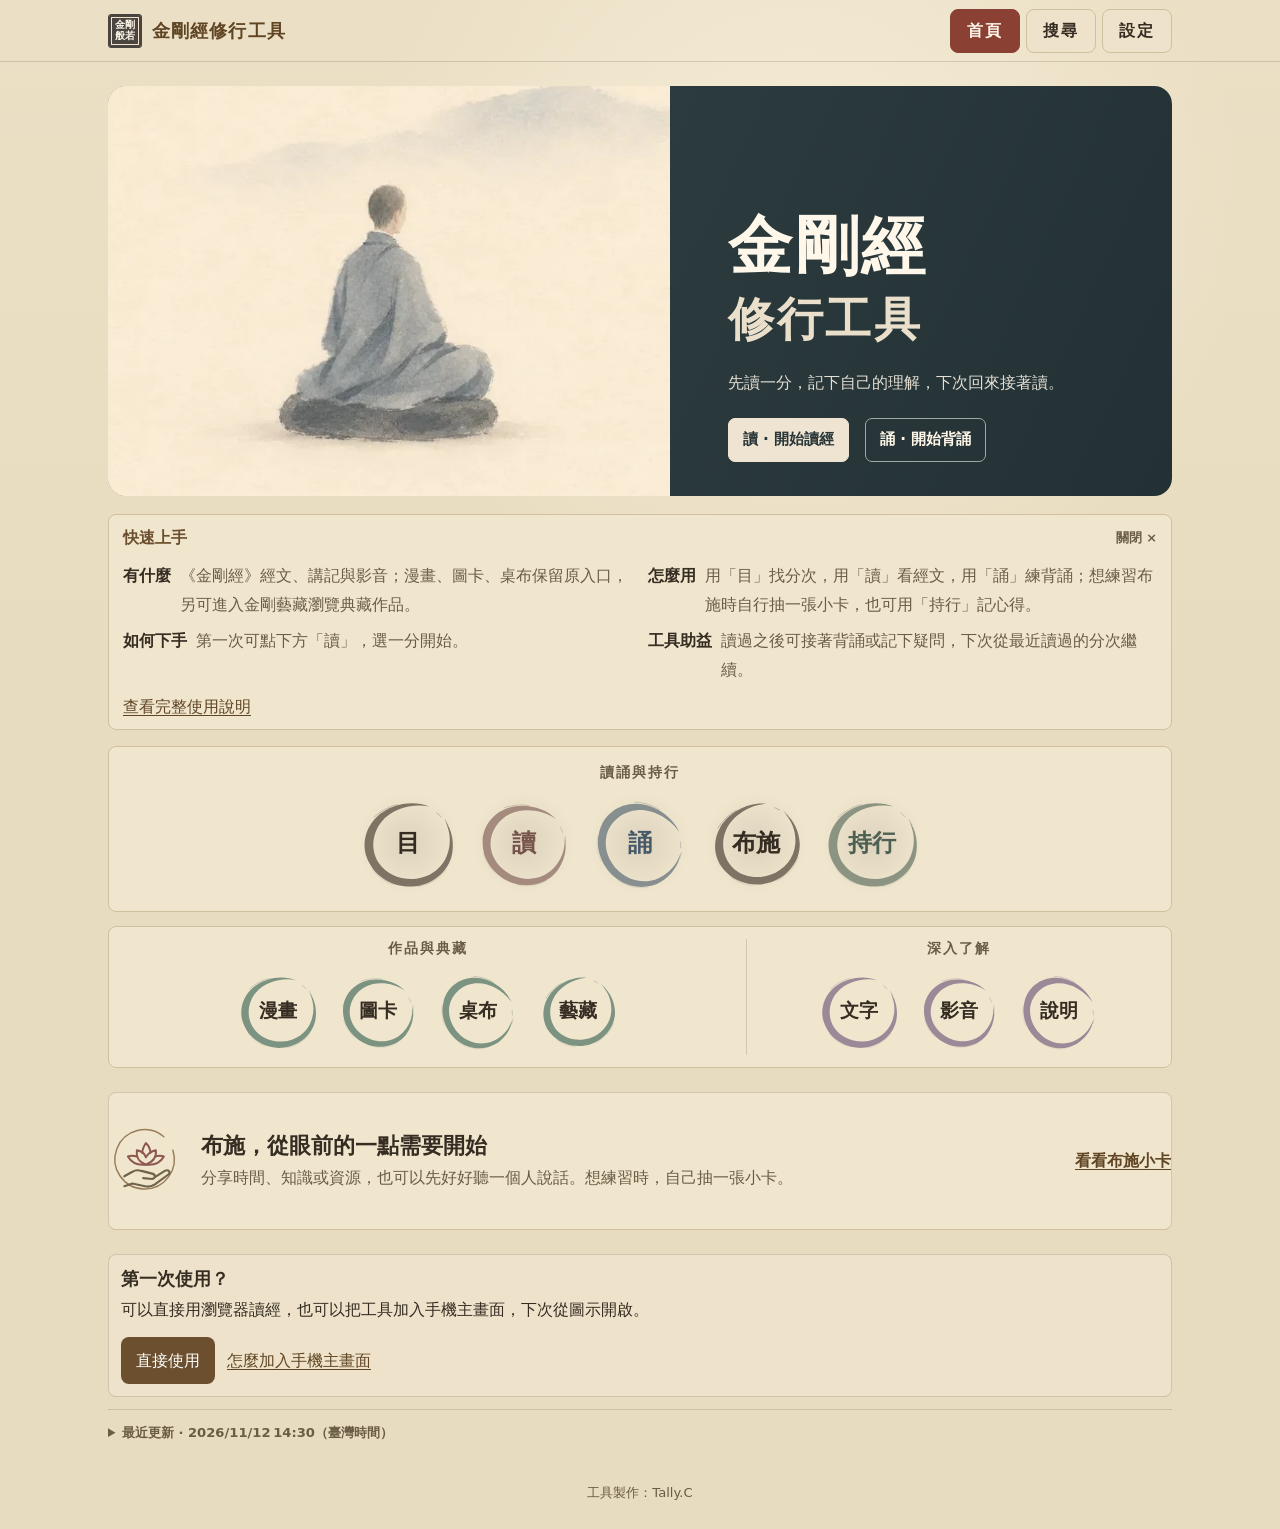
==== commit 532f9d3d: "Reorganize homepage deeper learning links" ====
--- a/index.html
+++ b/index.html
@@ -81,10 +81,11 @@
         </ul>
       </div>
       <div class="home-nav-group home-nav-more">
-        <h2 id="home-more-label">延伸資料</h2>
+        <h2 id="home-more-label">深入了解</h2>
         <ul class="ink-row" aria-labelledby="home-more-label">
-          <li><a href="./references.html#reading-references" aria-label="參考資料"><svg aria-hidden="true" viewBox="0 0 100 100"><use href="#ink-ring"/></svg><span>參考</span></a></li>
-          <li><a href="./guide.html#tool-guide" aria-label="使用說明"><svg aria-hidden="true" viewBox="0 0 100 100"><use href="#ink-ring"/></svg><span>說明</span></a></li>
+          <li><a href="./references.html#reference-texts" aria-label="文字：經文與書籍"><svg aria-hidden="true" viewBox="0 0 100 100"><use href="#ink-ring"/></svg><span>文字</span></a></li>
+          <li><a href="./references.html#reference-media" aria-label="影音：線上講座與 Podcast"><svg aria-hidden="true" viewBox="0 0 100 100"><use href="#ink-ring"/></svg><span>影音</span></a></li>
+          <li><a href="./guide.html#tool-guide" aria-label="說明：工具地圖與使用方式"><svg aria-hidden="true" viewBox="0 0 100 100"><use href="#ink-ring"/></svg><span>說明</span></a></li>
         </ul>
       </div>
     </div>
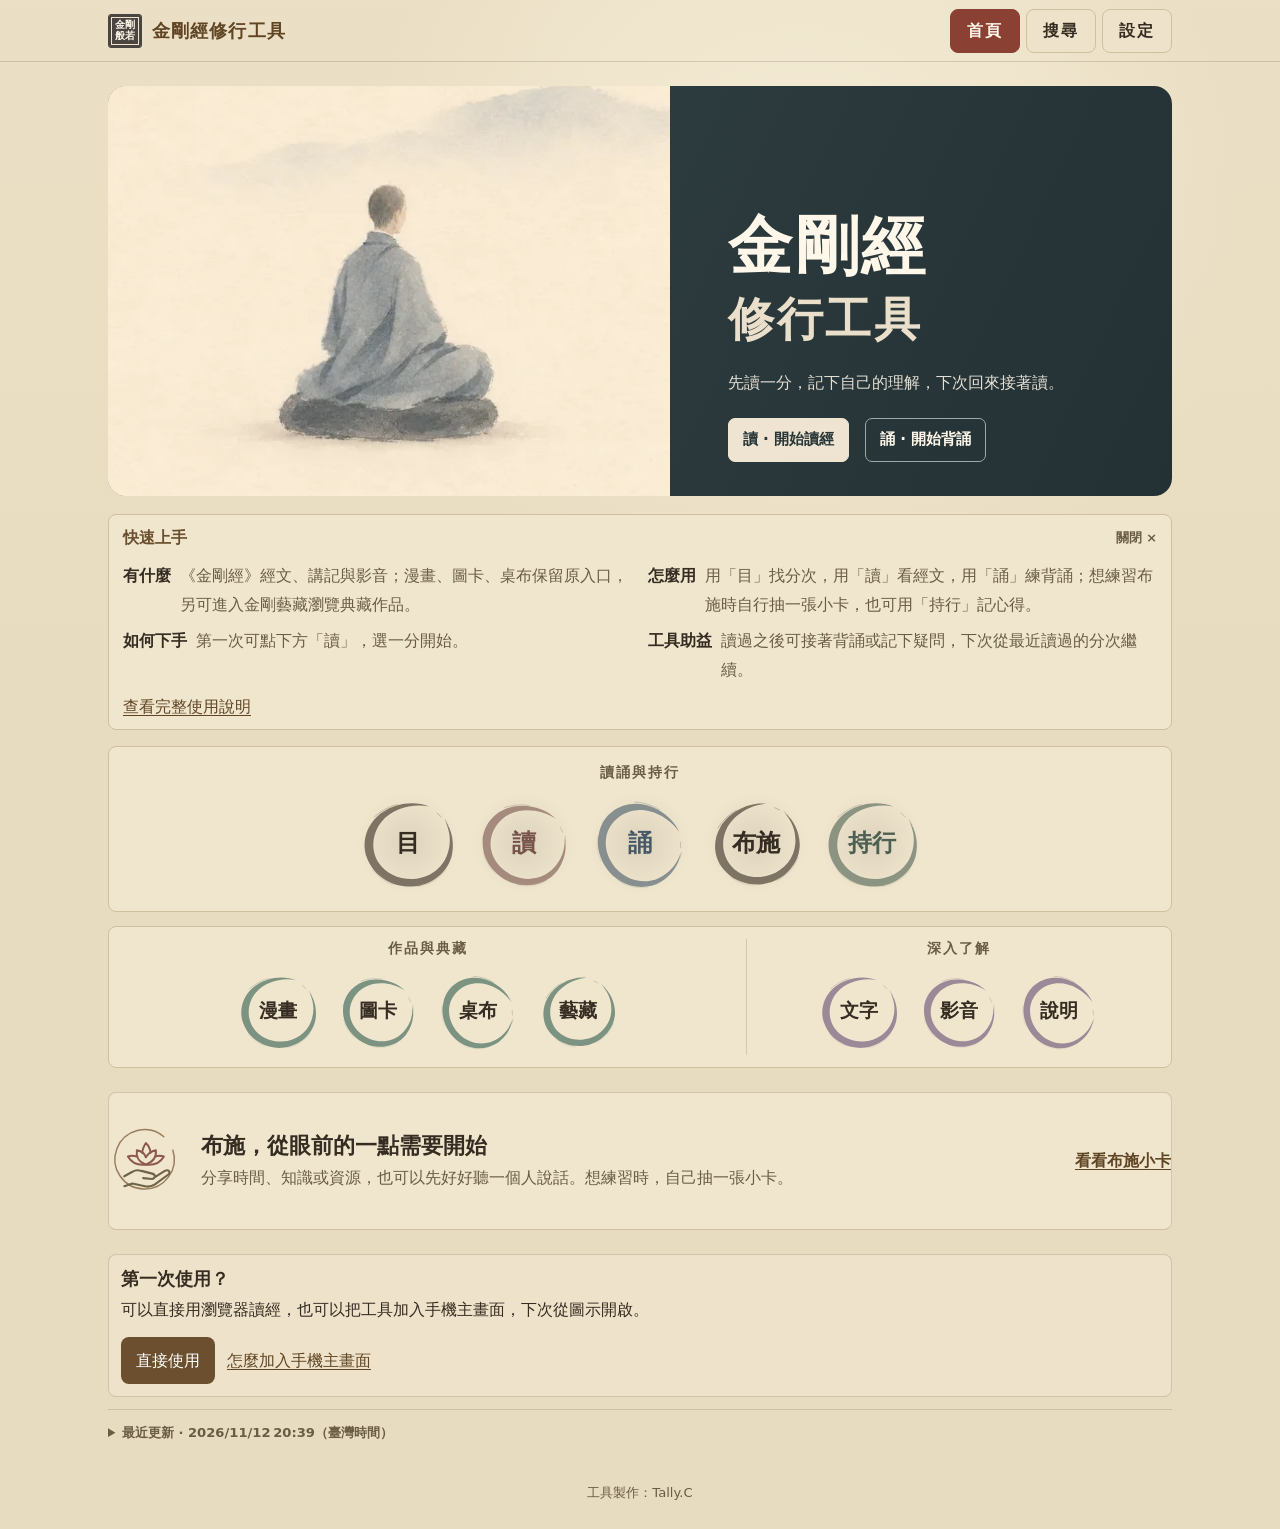
==== commit 52b2ae9e: "Refresh site release metadata and homepage navigation" ====
--- a/index.html
+++ b/index.html
@@ -3,7 +3,7 @@
 <head>
 <meta charset="utf-8">
 <meta name="viewport" content="width=device-width, initial-scale=1, viewport-fit=cover">
-<meta name="prajna-release" content="202611121835a17f4c2d">
+<meta name="prajna-release" content="20261112203900000001">
 <meta name="theme-color" content="#e8dcc0">
 <meta name="apple-mobile-web-app-title" content="金剛經">
 <title>金剛經修行工具</title>
@@ -101,8 +101,9 @@
   <div data-first-visit></div>
   <!-- site-updates:start -->
   <details class="appendix" id="site-updates">
-    <summary>最近更新 · <time datetime="2026-11-12T14:30:00+08:00">2026/11/12 14:30</time>（臺灣時間）</summary>
+    <summary>最近更新 · <time datetime="2026-11-12T20:39:00+08:00">2026/11/12 20:39</time>（臺灣時間）</summary>
     <ul class="refs" id="site-update-list">
+      <li><time datetime="2026-11-12T20:39:00+08:00">2026/11/12 20:39</time> · 首頁「延伸資料」改為「深入了解」，分成經文與書籍、線上講座影音、工具地圖三個入口。</li>
       <li><time datetime="2026-11-12T18:35:00+08:00">2026/11/12 18:35</time> · 影音頁改按系列課程影片、單場講座與 Podcast 音訊分類；新增常隨法師《金剛經遊意》七堂、即非理論講座三段影片，常正與常啟法師講座；常啟影片附依標題撰寫的聆聽提示，精華與時間碼待核聽。</li>
       <li><time datetime="2026-11-12T14:30:00+08:00">2026/11/12 14:30</time> · 金剛藝藏新增故宮明宣德泥金寫本《金剛經》，補上作品詳讀、經牌贊與故宮古籍影像來源。</li>
       <li><time datetime="2026-11-12T14:06:00+08:00">2026/11/12 14 06</time> · 修復藝藏作品照片，新增敦煌 868 年《金剛經》影像；首頁保留漫畫、圖卡、桌布，另增「藝藏」入口；新版偵測改為每 10 秒查詢。</li>
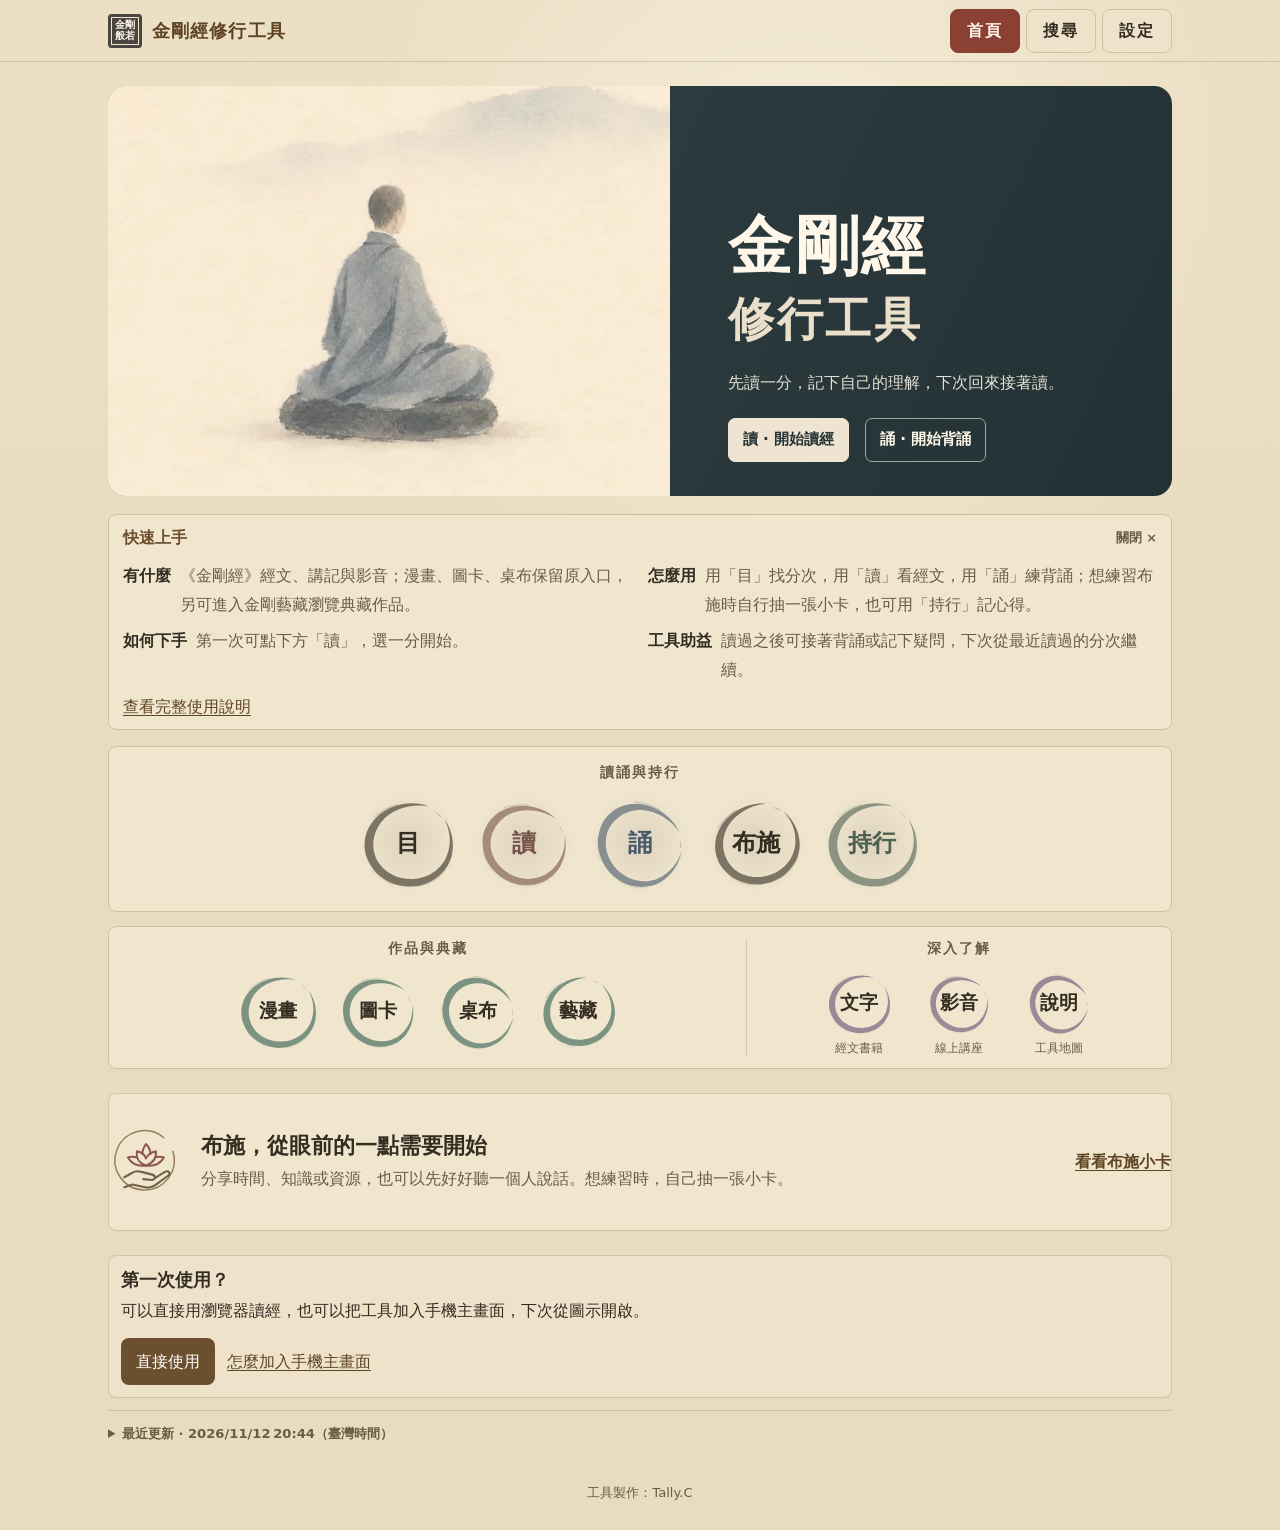
==== commit 5f410758: "Show descriptions for deeper learning links" ====
--- a/index.html
+++ b/index.html
@@ -3,7 +3,7 @@
 <head>
 <meta charset="utf-8">
 <meta name="viewport" content="width=device-width, initial-scale=1, viewport-fit=cover">
-<meta name="prajna-release" content="20261112203900000001">
+<meta name="prajna-release" content="20261112204400000001">
 <meta name="theme-color" content="#e8dcc0">
 <meta name="apple-mobile-web-app-title" content="金剛經">
 <title>金剛經修行工具</title>
@@ -11,7 +11,7 @@
 <link rel="manifest" href="./manifest.webmanifest?v=3">
 <link rel="icon" href="./icons/prajna-192.png?v=3">
 <link rel="apple-touch-icon" href="./icons/apple-touch-icon.png?v=3">
-<link rel="stylesheet" href="./style.css?v=45">
+<link rel="stylesheet" href="./style.css?v=46">
 <script src="./reading-settings.js?v=13" defer></script>
 <script src="./site-update.js?v=7" defer></script>
 <script src="./legacy-links.js?v=3"></script>
@@ -83,9 +83,9 @@
       <div class="home-nav-group home-nav-more">
         <h2 id="home-more-label">深入了解</h2>
         <ul class="ink-row" aria-labelledby="home-more-label">
-          <li><a href="./references.html#reference-texts" aria-label="文字：經文與書籍"><svg aria-hidden="true" viewBox="0 0 100 100"><use href="#ink-ring"/></svg><span>文字</span></a></li>
-          <li><a href="./references.html#reference-media" aria-label="影音：線上講座與 Podcast"><svg aria-hidden="true" viewBox="0 0 100 100"><use href="#ink-ring"/></svg><span>影音</span></a></li>
-          <li><a href="./guide.html#tool-guide" aria-label="說明：工具地圖與使用方式"><svg aria-hidden="true" viewBox="0 0 100 100"><use href="#ink-ring"/></svg><span>說明</span></a></li>
+          <li><a href="./references.html#reference-texts" aria-label="文字：經文與書籍"><svg aria-hidden="true" viewBox="0 0 100 100"><use href="#ink-ring"/></svg><span>文字</span></a><small class="home-nav-caption">經文書籍</small></li>
+          <li><a href="./references.html#reference-media" aria-label="影音：線上講座與 Podcast"><svg aria-hidden="true" viewBox="0 0 100 100"><use href="#ink-ring"/></svg><span>影音</span></a><small class="home-nav-caption">線上講座</small></li>
+          <li><a href="./guide.html#tool-guide" aria-label="說明：工具地圖與使用方式"><svg aria-hidden="true" viewBox="0 0 100 100"><use href="#ink-ring"/></svg><span>說明</span></a><small class="home-nav-caption">工具地圖</small></li>
         </ul>
       </div>
     </div>
@@ -101,9 +101,9 @@
   <div data-first-visit></div>
   <!-- site-updates:start -->
   <details class="appendix" id="site-updates">
-    <summary>最近更新 · <time datetime="2026-11-12T20:39:00+08:00">2026/11/12 20:39</time>（臺灣時間）</summary>
+    <summary>最近更新 · <time datetime="2026-11-12T20:44:00+08:00">2026/11/12 20:44</time>（臺灣時間）</summary>
     <ul class="refs" id="site-update-list">
-      <li><time datetime="2026-11-12T20:39:00+08:00">2026/11/12 20:39</time> · 首頁「延伸資料」改為「深入了解」，分成經文與書籍、線上講座影音、工具地圖三個入口。</li>
+      <li><time datetime="2026-11-12T20:44:00+08:00">2026/11/12 20:44</time> · 首頁「延伸資料」改為「深入了解」，分成經文與書籍、線上講座影音、工具地圖三個入口。</li>
       <li><time datetime="2026-11-12T18:35:00+08:00">2026/11/12 18:35</time> · 影音頁改按系列課程影片、單場講座與 Podcast 音訊分類；新增常隨法師《金剛經遊意》七堂、即非理論講座三段影片，常正與常啟法師講座；常啟影片附依標題撰寫的聆聽提示，精華與時間碼待核聽。</li>
       <li><time datetime="2026-11-12T14:30:00+08:00">2026/11/12 14:30</time> · 金剛藝藏新增故宮明宣德泥金寫本《金剛經》，補上作品詳讀、經牌贊與故宮古籍影像來源。</li>
       <li><time datetime="2026-11-12T14:06:00+08:00">2026/11/12 14 06</time> · 修復藝藏作品照片，新增敦煌 868 年《金剛經》影像；首頁保留漫畫、圖卡、桌布，另增「藝藏」入口；新版偵測改為每 10 秒查詢。</li>
--- a/style.css
+++ b/style.css
@@ -612,3 +612,7 @@
 .media-guide-content ul{margin:6px 0;padding-left:1.25rem}
 .media-guide-content li{margin:5px 0}
 .media-caveat{padding:8px 10px;border-left:3px solid var(--accent);background:var(--white);font-size:.9rem}
+
+.home-nav-more .ink-row li{display:flex;flex-direction:column;align-items:center;gap:3px}
+.home-nav-more .ink-row a{width:72px;flex:none}
+.home-nav-caption{color:var(--muted);font-size:clamp(.62rem,2.4vw,.72rem);line-height:1.2;text-align:center}
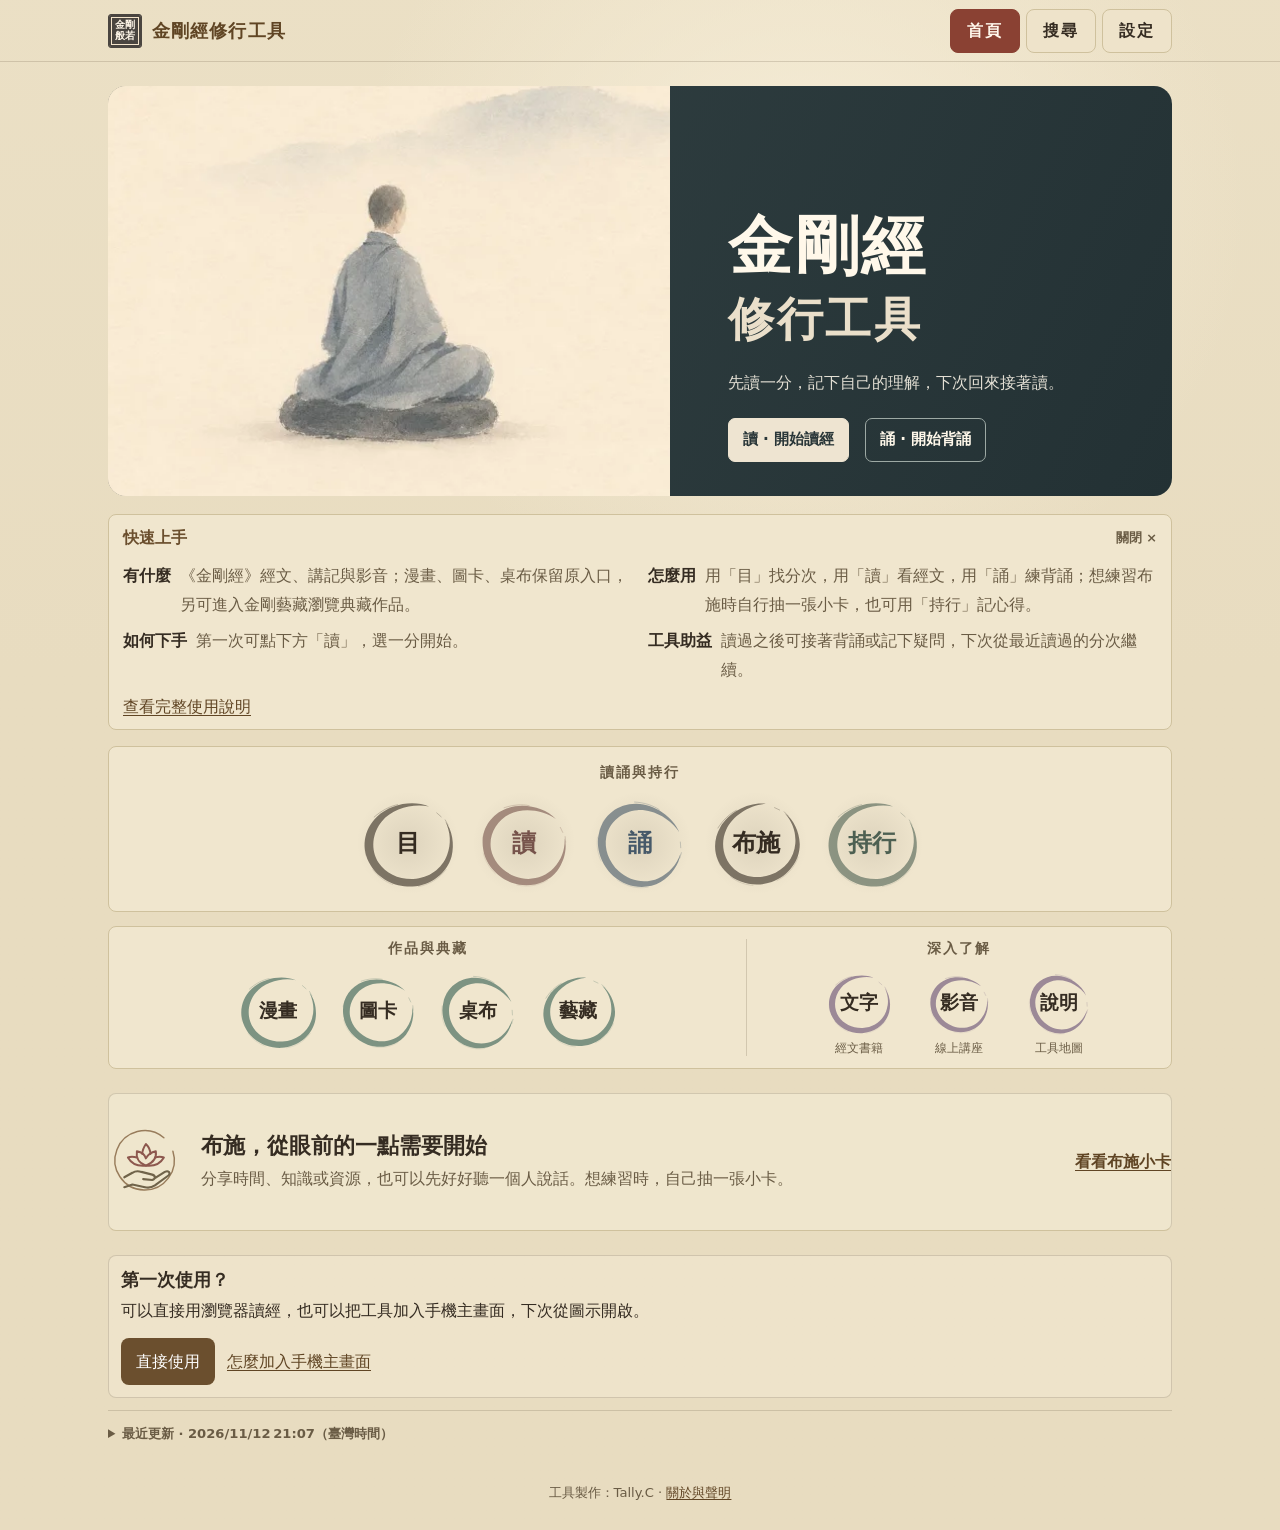
==== commit 0037342e: "Add Prajna Notes disclosure and footer link" ====
--- a/index.html
+++ b/index.html
@@ -3,7 +3,7 @@
 <head>
 <meta charset="utf-8">
 <meta name="viewport" content="width=device-width, initial-scale=1, viewport-fit=cover">
-<meta name="prajna-release" content="20261112204400000001">
+<meta name="prajna-release" content="20261112210700000001">
 <meta name="theme-color" content="#e8dcc0">
 <meta name="apple-mobile-web-app-title" content="金剛經">
 <title>金剛經修行工具</title>
@@ -101,8 +101,9 @@
   <div data-first-visit></div>
   <!-- site-updates:start -->
   <details class="appendix" id="site-updates">
-    <summary>最近更新 · <time datetime="2026-11-12T20:44:00+08:00">2026/11/12 20:44</time>（臺灣時間）</summary>
+    <summary>最近更新 · <time datetime="2026-11-12T21:07:00+08:00">2026/11/12 21:07</time>（臺灣時間）</summary>
     <ul class="refs" id="site-update-list">
+      <li><time datetime="2026-11-12T21:07:00+08:00">2026/11/12 21:07</time> · 使用說明新增「關於與聲明」，說明 AI 協助、經本與資料來源、外部內容權利、瀏覽器資料保存方式及分享原則；各頁頁尾加入入口。</li>
       <li><time datetime="2026-11-12T20:44:00+08:00">2026/11/12 20:44</time> · 首頁「延伸資料」改為「深入了解」，分成經文與書籍、線上講座影音、工具地圖三個入口。</li>
       <li><time datetime="2026-11-12T18:35:00+08:00">2026/11/12 18:35</time> · 影音頁改按系列課程影片、單場講座與 Podcast 音訊分類；新增常隨法師《金剛經遊意》七堂、即非理論講座三段影片，常正與常啟法師講座；常啟影片附依標題撰寫的聆聽提示，精華與時間碼待核聽。</li>
       <li><time datetime="2026-11-12T14:30:00+08:00">2026/11/12 14:30</time> · 金剛藝藏新增故宮明宣德泥金寫本《金剛經》，補上作品詳讀、經牌贊與故宮古籍影像來源。</li>
@@ -191,7 +192,7 @@
   <!-- site-updates:end -->
 
 </main>
-<footer>工具製作：Tally.C</footer>
+<footer>工具製作：Tally.C · <a href="./guide.html#guide-statement">關於與聲明</a></footer>
   <dialog class="reading-panel reading-sheet" id="reading-settings" data-reading-settings aria-labelledby="reading-settings-title">
     <form method="dialog" class="dialog-header">
       <h2 id="reading-settings-title">閱讀設定</h2><button class="quiet" type="submit" autofocus>關閉</button>
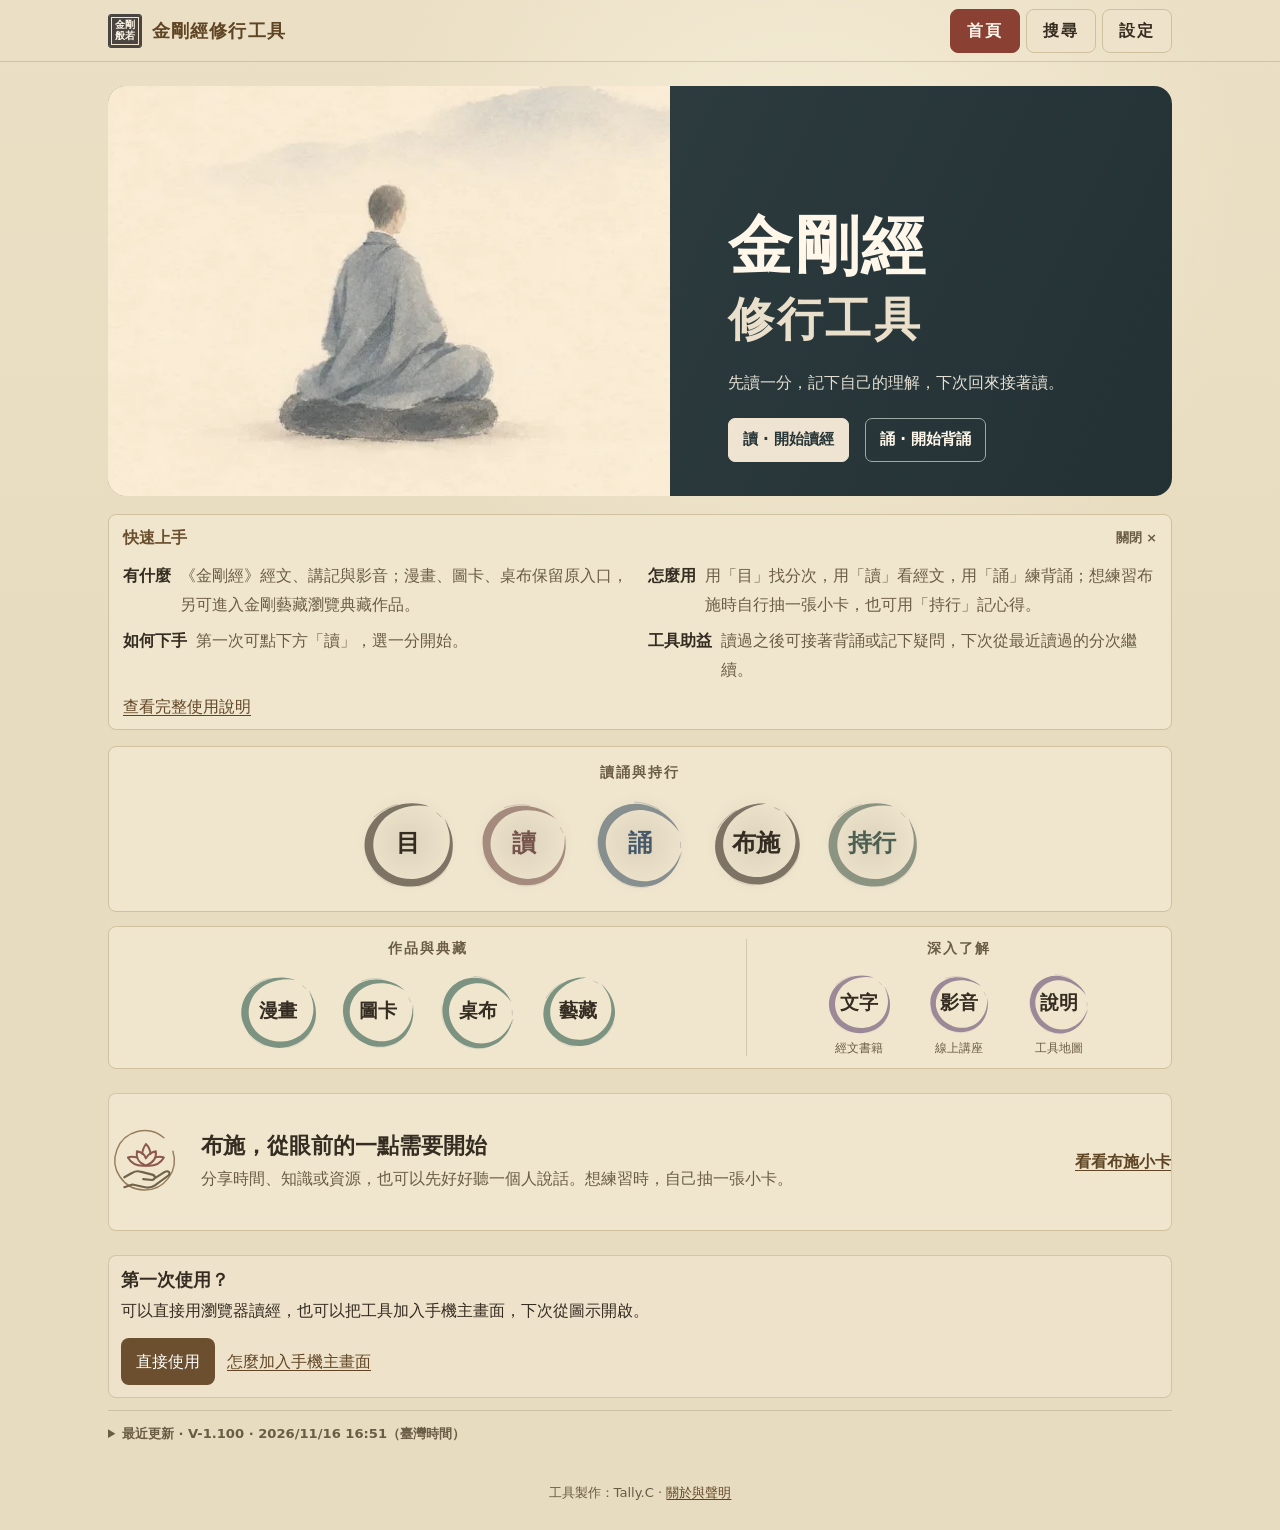
==== commit 88860a83: "V-1.100 離線可用、導讀語序更正、補頁尾、開始標示版次 - reading-notes.js 第21、25分導讀更正為「汝勿謂如來作是念」「汝等勿謂如來作是念」（對照 kepan.html 與 " ====
--- a/index.html
+++ b/index.html
@@ -3,7 +3,7 @@
 <head>
 <meta charset="utf-8">
 <meta name="viewport" content="width=device-width, initial-scale=1, viewport-fit=cover">
-<meta name="prajna-release" content="20261112210700000001">
+<meta name="prajna-release" content="20261116165100000001">
 <meta name="theme-color" content="#e8dcc0">
 <meta name="apple-mobile-web-app-title" content="金剛經">
 <title>金剛經修行工具</title>
@@ -13,7 +13,7 @@
 <link rel="apple-touch-icon" href="./icons/apple-touch-icon.png?v=3">
 <link rel="stylesheet" href="./style.css?v=46">
 <script src="./reading-settings.js?v=13" defer></script>
-<script src="./site-update.js?v=7" defer></script>
+<script src="./site-update.js?v=8" defer></script>
 <script src="./legacy-links.js?v=3"></script>
 </head>
 <body class="home-page">
@@ -101,8 +101,9 @@
   <div data-first-visit></div>
   <!-- site-updates:start -->
   <details class="appendix" id="site-updates">
-    <summary>最近更新 · <time datetime="2026-11-12T21:07:00+08:00">2026/11/12 21:07</time>（臺灣時間）</summary>
+    <summary>最近更新 · V-1.100 · <time datetime="2026-11-16T16:51:00+08:00">2026/11/16 16:51</time>（臺灣時間）</summary>
     <ul class="refs" id="site-update-list">
+      <li><time datetime="2026-11-16T16:51:00+08:00">2026/11/16 16:51</time> · 版次 V-1.100：沒有網路時，主要頁面（讀、誦、目、布施、持行、說明等）仍可開啟；影音、漫畫、圖卡與 PDF 仍需連線；第二十一、二十五分導讀更正為「汝勿謂如來作是念」「汝等勿謂如來作是念」；漫畫與藝藏頁補上製作署名與聲明入口；首頁「最近更新」開始標示版次。</li>
       <li><time datetime="2026-11-12T21:07:00+08:00">2026/11/12 21:07</time> · 使用說明新增「關於與聲明」，說明 AI 協助、經本與資料來源、外部內容權利、瀏覽器資料保存方式及分享原則；各頁頁尾加入入口。</li>
       <li><time datetime="2026-11-12T20:44:00+08:00">2026/11/12 20:44</time> · 首頁「延伸資料」改為「深入了解」，分成經文與書籍、線上講座影音、工具地圖三個入口。</li>
       <li><time datetime="2026-11-12T18:35:00+08:00">2026/11/12 18:35</time> · 影音頁改按系列課程影片、單場講座與 Podcast 音訊分類；新增常隨法師《金剛經遊意》七堂、即非理論講座三段影片，常正與常啟法師講座；常啟影片附依標題撰寫的聆聽提示，精華與時間碼待核聽。</li>
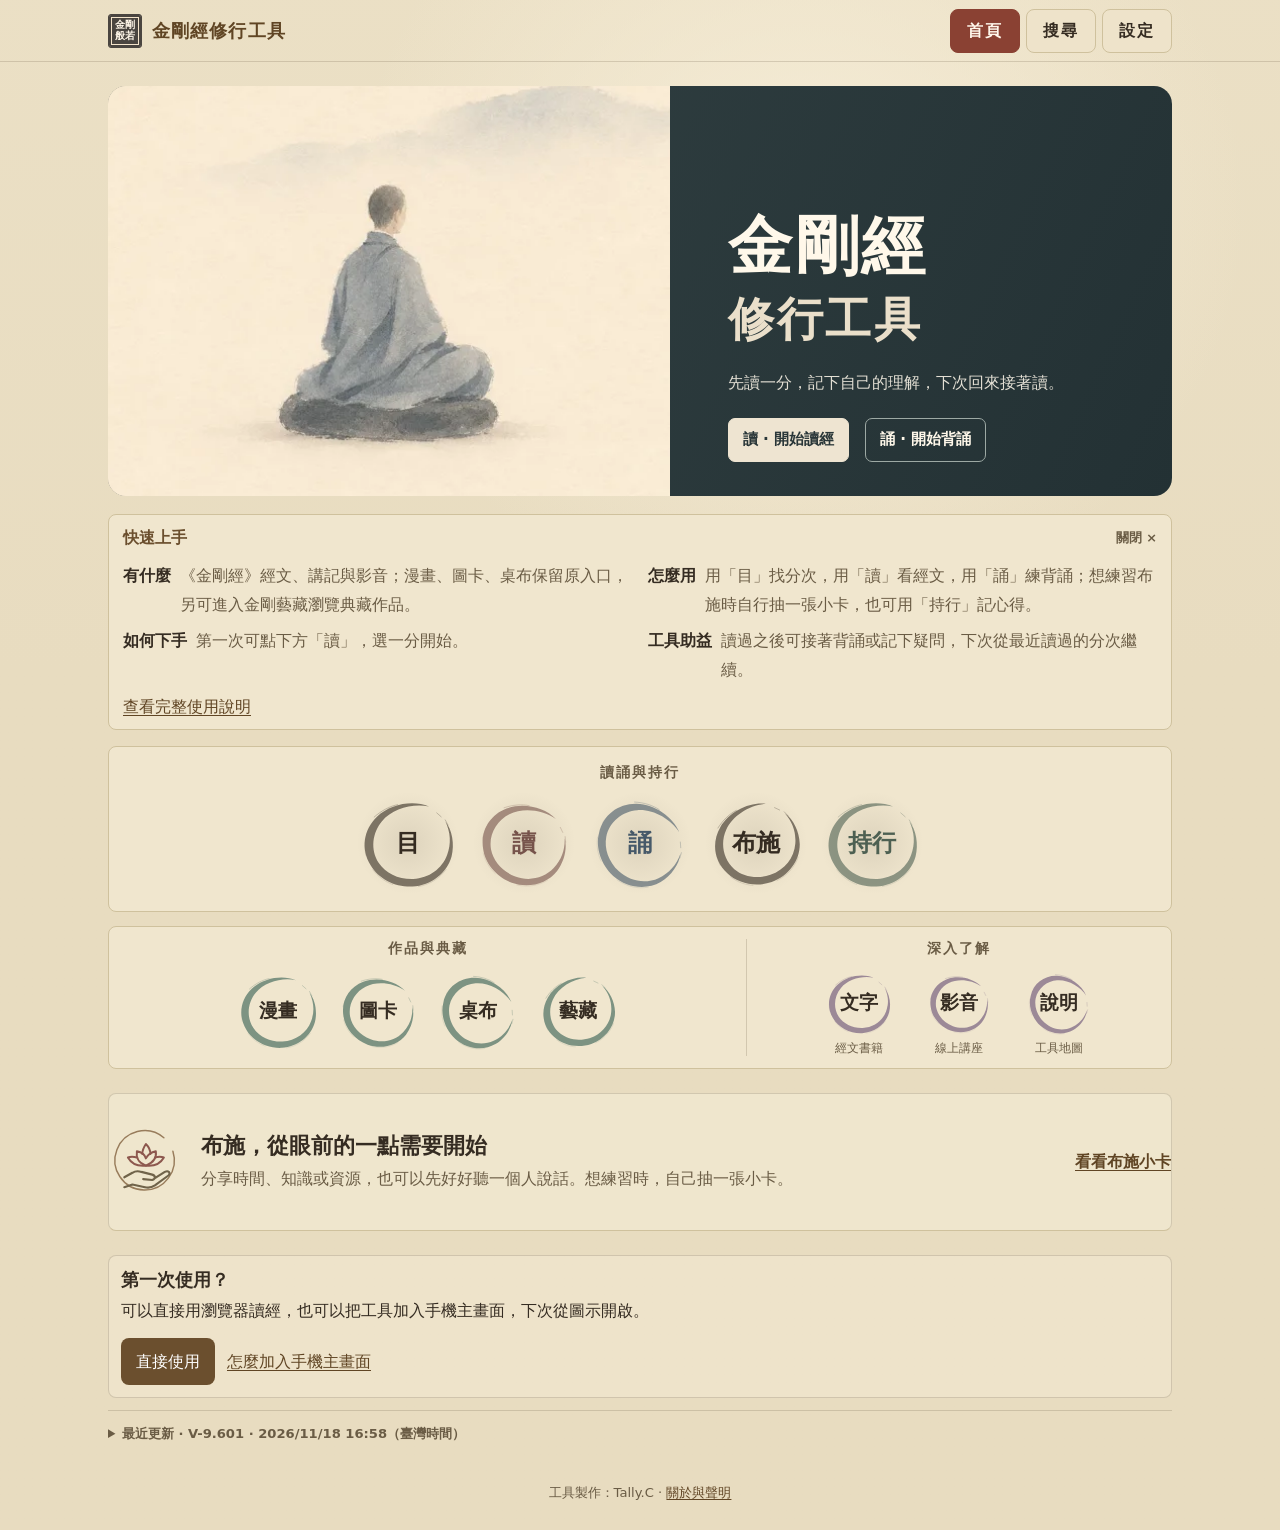
==== commit b95a355b: "V-9.601 重新核算版次：逐筆補上所有更新的版次，V-1.100 更正為 V-9.600 Co-Authored-By: Claude Sonnet 5.5 <noreply@anthropic." ====
--- a/index.html
+++ b/index.html
@@ -3,7 +3,7 @@
 <head>
 <meta charset="utf-8">
 <meta name="viewport" content="width=device-width, initial-scale=1, viewport-fit=cover">
-<meta name="prajna-release" content="20261116165100000001">
+<meta name="prajna-release" content="20261118165800000001">
 <meta name="theme-color" content="#e8dcc0">
 <meta name="apple-mobile-web-app-title" content="金剛經">
 <title>金剛經修行工具</title>
@@ -101,93 +101,94 @@
   <div data-first-visit></div>
   <!-- site-updates:start -->
   <details class="appendix" id="site-updates">
-    <summary>最近更新 · V-1.100 · <time datetime="2026-11-16T16:51:00+08:00">2026/11/16 16:51</time>（臺灣時間）</summary>
+    <summary>最近更新 · V-9.601 · <time datetime="2026-11-18T16:58:00+08:00">2026/11/18 16:58</time>（臺灣時間）</summary>
     <ul class="refs" id="site-update-list">
-      <li><time datetime="2026-11-16T16:51:00+08:00">2026/11/16 16:51</time> · 版次 V-1.100：沒有網路時，主要頁面（讀、誦、目、布施、持行、說明等）仍可開啟；影音、漫畫、圖卡與 PDF 仍需連線；第二十一、二十五分導讀更正為「汝勿謂如來作是念」「汝等勿謂如來作是念」；漫畫與藝藏頁補上製作署名與聲明入口；首頁「最近更新」開始標示版次。</li>
-      <li><time datetime="2026-11-12T21:07:00+08:00">2026/11/12 21:07</time> · 使用說明新增「關於與聲明」，說明 AI 協助、經本與資料來源、外部內容權利、瀏覽器資料保存方式及分享原則；各頁頁尾加入入口。</li>
-      <li><time datetime="2026-11-12T20:44:00+08:00">2026/11/12 20:44</time> · 首頁「延伸資料」改為「深入了解」，分成經文與書籍、線上講座影音、工具地圖三個入口。</li>
-      <li><time datetime="2026-11-12T18:35:00+08:00">2026/11/12 18:35</time> · 影音頁改按系列課程影片、單場講座與 Podcast 音訊分類；新增常隨法師《金剛經遊意》七堂、即非理論講座三段影片，常正與常啟法師講座；常啟影片附依標題撰寫的聆聽提示，精華與時間碼待核聽。</li>
-      <li><time datetime="2026-11-12T14:30:00+08:00">2026/11/12 14:30</time> · 金剛藝藏新增故宮明宣德泥金寫本《金剛經》，補上作品詳讀、經牌贊與故宮古籍影像來源。</li>
-      <li><time datetime="2026-11-12T14:06:00+08:00">2026/11/12 14 06</time> · 修復藝藏作品照片，新增敦煌 868 年《金剛經》影像；首頁保留漫畫、圖卡、桌布，另增「藝藏」入口；新版偵測改為每 10 秒查詢。</li>
+      <li><time datetime="2026-11-18T16:58:00+08:00">2026/11/18 16:58</time> · 版次 V-9.601：重新核算版次。依「大修＝整體架構、小修＝新功能或新內容、微調＝文字與修正」從第一筆更新逐筆算起，每筆更新補上版次；先前標示的 V-1.100 更正為 V-9.600。</li>
+      <li><time datetime="2026-11-16T16:51:00+08:00">2026/11/16 16:51</time> · 版次 V-9.600：沒有網路時，主要頁面（讀、誦、目、布施、持行、說明等）仍可開啟；影音、漫畫、圖卡與 PDF 仍需連線；第二十一、二十五分導讀更正為「汝勿謂如來作是念」「汝等勿謂如來作是念」；漫畫與藝藏頁補上製作署名與聲明入口；首頁「最近更新」開始標示版次。</li>
+      <li><time datetime="2026-11-12T21:07:00+08:00">2026/11/12 21:07</time> · 版次 V-9.500：使用說明新增「關於與聲明」，說明 AI 協助、經本與資料來源、外部內容權利、瀏覽器資料保存方式及分享原則；各頁頁尾加入入口。</li>
+      <li><time datetime="2026-11-12T20:44:00+08:00">2026/11/12 20:44</time> · 版次 V-9.401：首頁「延伸資料」改為「深入了解」，分成經文與書籍、線上講座影音、工具地圖三個入口。</li>
+      <li><time datetime="2026-11-12T18:35:00+08:00">2026/11/12 18:35</time> · 版次 V-9.400：影音頁改按系列課程影片、單場講座與 Podcast 音訊分類；新增常隨法師《金剛經遊意》七堂、即非理論講座三段影片，常正與常啟法師講座；常啟影片附依標題撰寫的聆聽提示，精華與時間碼待核聽。</li>
+      <li><time datetime="2026-11-12T14:30:00+08:00">2026/11/12 14:30</time> · 版次 V-9.300：金剛藝藏新增故宮明宣德泥金寫本《金剛經》，補上作品詳讀、經牌贊與故宮古籍影像來源。</li>
+      <li><time datetime="2026-11-12T14:06:00+08:00">2026/11/12 14 06</time> · 版次 V-9.200：修復藝藏作品照片，新增敦煌 868 年《金剛經》影像；首頁保留漫畫、圖卡、桌布，另增「藝藏」入口；新版偵測改為每 10 秒查詢。</li>
       
-      <li><time datetime="2026-11-11T21:16:00+08:00">2026/11/11 21:16</time> · 在「目」補回《金剛經》漢譯文本與 CBETA 原文連結，並附三十二分歸屬的史料註釋。</li>
-      <li><time datetime="2026-11-11T17:54:17+08:00">2026/11/11 17:54</time> · 重製第 30 分經文圖卡，修正圖片內分名為「一合理相」。</li><li><time datetime="2026-11-11T09:08:18Z">2026/11/11 17:08</time> · 誦本依江味農居士校定本校正經文並補回第十七分漏句；各頁「使用說明」已收在「快速上手」下方，需要時再展開。</li>
-      <li><time datetime="2026-11-10T22:30:24Z">2026/11/11 06:30</time> · 布施小卡擴充為 21 張，補充財施的時間與義工、無畏施和生活中的微笑、禮讓、掃地；漫畫頁連結對應當頁重點，並補上 GitHub 下載修改說明與自動更新版本標記。</li>
-      <li><time datetime="2026-11-10T13:05:58Z">2026/11/10 21:05</time> · 布施改為自行抽取七張小卡；首頁放大導覽圖示，經文校對移回「讀」。</li>
-      <li><time datetime="2026-11-10T12:54:06Z">2026/11/10 20:54</time> · 新增七集《金剛經》漫畫；首頁改以「漫畫與圖卡」「延伸資料」整理入口。</li>
-      <li><time datetime="2026-11-10T10:34:54.136Z">2026/11/10 18:34</time> · 首頁新增經文校對入口，可查看底本、三十二分起句與異文。</li>
-      <li><time datetime="2026-11-10T00:19:48Z">2026/11/10 08:19</time> · 新增「布施」入口、每日布施小卡與掌心托蓮圖，以及第四、十四、二十八分的經文導讀與持行連結。</li>
-      <li><time datetime="2026-11-09T13:35:18.946Z">2026/11/09 21:35</time> · 各工具的快速上手及使用說明新增明確的展開與關閉控制。</li>
-      <li><time datetime="2026-11-09T13:13:03.704Z">2026/11/09 21:13</time> · 頁首標誌與網站圖示換成暖炭灰。</li>
-      <li><time datetime="2026-11-09T13:10:18.756Z">2026/11/09 21:10</time> · 桌面首頁改用寬幅封面，讀誦入口集中在標題下方，搜尋與設定移到頁首。</li>
-      <li><time datetime="2026-11-09T13:06:48.470Z">2026/11/09 21:06</time> · 首頁放大禪修插畫並移到左側，簡化標題，將讀經與背誦入口移到封面下方。</li>
-      <li><time datetime="2026-11-09T13:00:00.465Z">2026/11/09 21:00</time> · 首頁快速上手可收合，封面換上禪修插畫，左上分別顯示上次讀經分次與背誦卡片。</li>
-      <li><time datetime="2026-11-09T10:52:28.025Z">2026/11/09 18:52</time> · 快速上手、操作圖說、完整使用說明及讀經子工具提示，會跟著閱讀設定調整字體、字級和間距。</li>
-      <li><time datetime="2026-11-09T10:18:01.837Z">2026/11/09 18:18</time> · 首頁將「參考與圖像」與「延伸閱讀」合成一張雙欄卡片，和上方「讀誦與持行」共用底色與外框。</li>
-      <li><time datetime="2026-11-09T09:57:34.250Z">2026/11/09 17:57</time> · 首頁三組入口改成卡片，參考與圖像採霧青綠，延伸閱讀採灰紫；底部導覽加強按鈕與目前頁面的辨識。</li>
-      <li><time datetime="2026-11-09T09:52:37.892Z">2026/11/09 17:52</time> · 快速上手統一為「有什麼、怎麼用／怎麼看、如何下手、工具助益」，各頁補上可立即開始的第一步，並同步調整讀經子工具與閱讀設定的說明。</li>
-      <li><time datetime="2026-11-09T09:41:20.847Z">2026/11/09 17:41</time> · 各工具新增快速上手說明；讀經按鈕改為背誦與修行記錄，移除個人筆記捷徑並標清原文的開啟與返回方式。「參考」新增聖嚴法師《福慧自在》，講座講義排在練習檔案前。</li>
-      <li><time datetime="2026-11-09T09:31:15.240Z">2026/11/09 17:31</time> · 「參考」的影音區調整順序，先列聖嚴法師 Podcast，再列果慨法師安和分院講座。</li>
-      <li><time datetime="2026-11-09T09:25:26.559Z">2026/11/09 17:25</time> · 「讀」的研讀經文依印順長老、聖嚴法師、江味農居士排列；「參考」統一分類與版型，加入可返回的 PDF 預覽與站內 Podcast 播放。</li>
-      <li><time datetime="2026-11-09T09:15:16.306Z">2026/11/09 17:15</time> · 「參考」新增《放下，才是擁有》講座專區，依課次提供藍圖篇、修行篇、真實篇、圓滿篇 PDF，並同步更新使用說明。</li>
-      <li><time datetime="2026-11-09T05:38:54.876Z">2026/11/09 13:38</time> · 首頁以同一層紙色連接經文圖卡、墨圈與底部導覽，移除大色塊外框。英倫藍改為明亮的低彩度霧藍。</li>
-      <li><time datetime="2026-11-09T05:30:48.217Z">2026/11/09 13:30</time> · 首頁減少資料載入，讀經指導及背誦轉移的 QR 碼改為按需準備。各頁加入操作圖說並同步使用說明，英倫藍改為灰藍紙底。</li>
-      <li><time datetime="2026-11-09T05:22:40.482Z">2026/11/09 13:22</time> · 三十二分的三家讀經指導改成經句定位。印順長老、江味農居士直達原書行號，聖嚴法師直達已核對的解說，並可跳到本站對應經文。</li>
-      <li><time datetime="2026-11-09T05:08:21.512Z">2026/11/09 13:08</time> · 首頁「讀、誦、持行」改用低彩度的暖灰紅、青灰藍與苔灰綠，淡化墨圈筆觸。</li>
-      <li><time datetime="2026-11-09T05:05:03.864Z">2026/11/09 13:05</time> · 首頁「讀、誦、持行」墨圈分別改用朱紅、靛藍與松綠，典雅墨配色採用較亮的對應色。</li>
-      <li><time datetime="2026-11-09T04:56:36.006Z">2026/11/09 12:56</time> · 「目」恢復三十二分目錄。每分加入三家讀經指導，「參考」新增聖嚴法師 Podcast。修復誦讀經文及舊筆記連結，加深英倫藍並加入製作署名。</li>
-      <li><time datetime="2026-11-09T04:41:32.287Z">2026/11/09 12:41</time> · 首頁以第三十二分圖卡搭配紙色與墨圈，分組呈現讀誦、持行與參考入口。統一頁首與底部導覽的樣式，圖卡頁新增分類捷徑。</li>
-      <li><time datetime="2026-11-08T13:45:29+00:00">2026/11/08 21:45</time> · 閱讀設定改為英倫藍、簡約灰、典雅墨、古樸紙四色，色值參考法句經工具；保留既有設定並轉換舊色名。</li>
-      <li><time datetime="2026-11-08T13:40:11+00:00">2026/11/08 21:40</time> · 全站更名為「金剛經修行工具」；底部統一首頁、搜尋、設定；參考資料加入安和分院果慨法師七堂課講義與影片原站連結。</li>
-      <li><time datetime="2026-11-08T12:49:52+00:00">2026/11/08 20:49</time> · 「目」改為全站頁籤目錄，列出工具入口與用途。</li>
-      <li><time datetime="2026-11-08T12:46:45+00:00">2026/11/08 20:46</time> · 首頁改用留白墨圈分組導覽，新增三十二分目錄，圖卡與桌布各自分頁。</li>
-      <li><time datetime="2026-11-08T12:31:31+00:00">2026/11/08 20:31</time> · 首頁改為分頁入口，閱讀設定移至底部工具列，點開才顯示。</li>
-      <li><time datetime="2026-11-08T10:53:02+00:00">2026/11/08 18:53</time> · 「讀」與「誦」可互跳同一分。法義與梵文併入科判經文，筆記入口改名為「持行記錄」。</li>
-      <li><time datetime="2026-11-08T10:42:25+00:00">2026/11/08 18:42</time> · 每日背誦加入操作圖解，移除磬聲與原工具連結。</li>
-      <li><time datetime="2026-11-08T10:35:07+00:00">2026/11/08 18:35</time> · 新增每日背誦，收錄原工具的 65 張經文卡、法義與梵文、遮蔽與挖空練習及進度轉移。</li>
-      <li><time datetime="2026-11-08T10:27:54+00:00">2026/11/08 18:27</time> · 閱讀設定加入經文即時預覽，開啟網站或恢復連線時自動檢查新版。</li>
-      <li><time datetime="2026-11-08T10:22:12+00:00">2026/11/08 18:22</time> · 調柔閱讀介面配色，字級與段落間距改用減號、加號調整。</li>
-      <li><time datetime="2026-11-08T10:12:30+00:00">2026/11/08 18:12</time> · 網站新版自動接收，遇到未儲存筆記或開啟中的圖卡時延後更新。</li>
-      <li><time datetime="2026-11-08T10:01:16+00:00">2026/11/08 18:01</time> · 新增首次使用與手機主畫面指引、閱讀設定及接續分次，科判頁可一鍵回總覽。</li>
-      <li><time datetime="2026-11-08T09:50:27+00:00">2026/11/08 17:50</time> · 重整筆記分類與經文關聯，科判可直接寫分次筆記，PDF 下載併入參考資料。</li>
-      <li><time datetime="2026-11-08T09:42:34+00:00">2026/11/08 17:42</time> · 科判讀經升為首頁入口，統一金剛經工具名稱與標誌，新增使用說明、江味農與印順長老的參考書目。</li>
-      <li><time datetime="2026-11-08T09:28:18+00:00">2026/11/08 17:28</time> · 首頁改以自己的讀經與筆記為主，講座移入參考區，並新增背誦表、鈔經本與 A4 鈔經紙。</li>
-      <li><time datetime="2026-11-08T09:15:13+00:00">2026/11/08 17:15</time> · 獨立設置金句圖卡與資料下載區，為 37 張經文卡標示重點並提供科判 PDF。</li>
-      <li><time datetime="2026-11-08T08:31:40+00:00">2026/11/08 16:31</time> · 整理下午與四場主題樹，新增三十二分金句圖卡（37 段）與兩張發心講座圖卡。</li>
-      <li><time datetime="2026-11-08T08:04:28+00:00">2026/11/08 16:04</time> · 將圖卡文字放入相關講座與主題段落，新增修福修慧圖卡及第三十二分偈頌對讀。</li>
-      <li><time datetime="2026-11-08T07:53:15+00:00">2026/11/08 15:53</time> · 新增「心置一處」數息圖卡及念佛號、經行的禪修對讀。</li>
-      <li><time datetime="2026-11-08T07:39:55+00:00">2026/11/08 15:39</time> · 在圖卡與桌布下方加入可搜尋的文字，將個人筆記的搜尋範圍獨立。</li>
-      <li><time datetime="2026-11-08T07:20:31+00:00">2026/11/08 15:20</time> · 新增站內經文與筆記搜尋，修正殺人例子的理事分析。</li>
-      <li><time datetime="2026-11-08T07:12:23+00:00">2026/11/08 15:12</time> · 補記最後一堂「三大阿僧祇劫」與「百劫修相好」。</li>
-      <li><time datetime="2026-11-08T07:10:54+00:00">2026/11/08 15:10</time> · 新增「空花佛事・水月道場」深色直排版，並補入〈普賢行願品〉經文與現場筆記。</li>
-      <li><time datetime="2026-11-08T07:05:14+00:00">2026/11/08 15:05</time> · 新增虛雲老和尚「空花佛事・水月道場」圖卡及語句查核。</li>
-      <li><time datetime="2026-11-08T07:02:04+00:00">2026/11/08 15:02</time> · 增補最後一堂出到菩提、菩薩發願與感恩修六度，並列事理例子待核及圓教六即參考。</li>
-      <li><time datetime="2026-11-08T06:52:57+00:00">2026/11/08 14:52</time> · 科判頁新增首頁捷徑、大正藏逐段行號、三十二分對齊驗證表及版本用字差異。</li>
-      <li><time datetime="2026-11-08T06:50:01+00:00">2026/11/08 14:50</time> · 新增「發願同行」圖卡，並補上聖嚴師父自覺營開示的公開轉引與現場筆記。</li>
-      <li><time datetime="2026-11-08T06:39:00+00:00">2026/11/08 14:39</time> · 新增《金剛經》科判對讀，依印順導師科判展開經文，可按傳統三十二分定位，並增補最後一堂現場筆記及「菩提覺樹」出處。</li>
-      <li><time datetime="2026-11-08T06:26:04+00:00">2026/11/08 14:26</time> · 最後一堂的明心菩提筆記補上緣事菩提心與緣理菩提心的區別。</li>
-      <li><time datetime="2026-11-08T06:22:16+00:00">2026/11/08 14:22</time> · 最後一堂增補「明心菩提」現場筆記，預留勝義諦講解與簡報內容。</li>
-      <li><time datetime="2026-11-08T06:21:48+00:00">2026/11/08 14:21</time> · 放大「五階梯」圖卡的兩道交叉，並補記最後一堂談柔軟語與關懷的重點。</li>
-      <li><time datetime="2026-11-08T06:19:53+00:00">2026/11/08 14:19</time> · 「五階梯」圖卡在明心階補上方便道的發心、發勝義菩提心，以及無緣大慈、同體大悲的講座補記。</li>
-      <li><time datetime="2026-11-08T06:17:18+00:00">2026/11/08 14:17</time> · 修正「五階梯」圖卡方向，改為由下往上讀，兩條向上的線在明心菩提交叉。</li>
-      <li><time datetime="2026-11-08T06:11:01+00:00">2026/11/08 14:11</time> · 新增「五階梯」速讀圖卡，並記下 11/8 最後一堂的主題「從放下，走到提起」。</li>
-      <li><time datetime="2026-11-08T06:01:29+00:00">2026/11/08 14:01</time> · 「二道五菩提」圖卡依印順長老《般若經講記》補上五個階段各自的修學重點。</li>
-      <li><time datetime="2026-11-08T05:57:13+00:00">2026/11/08 13:57</time> · 整理 11/8 上午場講座筆記，並新增下午場專用的筆記入口。</li>
-      <li><time datetime="2026-11-08T05:44:32+00:00">2026/11/08 13:44</time> · 新增固定底部工具列，閱讀長篇筆記時可一鍵回到頁首。</li>
-      <li><time datetime="2026-11-08T05:26:24+00:00">2026/11/08 13:26</time> · 將「不執與擁有」圖卡中「生命沒有所有權，只有使用權」的署名更正為證嚴法師。</li>
-      <li><time datetime="2026-11-08T05:09:21+00:00">2026/11/08 13:09</time> · 修正「不執與擁有」圖卡，補上講座引述標記。</li>
-      <li><time datetime="2026-11-08T03:19:02+00:00">2026/11/08 11:19</time> · 新增「不執與擁有」圖卡，收錄 11/8 上午的講座筆記並區分語句出處。</li>
-      <li><time datetime="2026-11-08T03:02:49+00:00">2026/11/08 11:02</time> · 新增「角色與菩薩道」圖卡，並將「資糧與助人」圖卡換成水紋版。</li>
-      <li><time datetime="2026-11-08T02:55:36+00:00">2026/11/08 10:55</time> · 新增「資糧與助人」圖卡，收錄 11/8 上午關於善根福報的講座筆記。</li>
-      <li><time datetime="2026-11-08T02:30:10+00:00">2026/11/08 10:30</time> · 新增「見緣起即見法」圖卡，並列 11/8 上午講座筆記與《佛說大乘稻芉經》原文。</li>
-      <li><time datetime="2026-11-08T02:17:14+00:00">2026/11/08 10:17</time> · 重畫二道五菩提階梯，將發心、修行、證果的交疊範圍併入主圖，補上明心「看清」。</li>
-      <li><time datetime="2026-11-08T02:01:00+00:00">2026/11/08 10:01</time> · 圖卡新增瀏覽器返回鍵支援；放大後可選「返回圖卡」，或直接選「返回頁面」。</li>
-      <li><time datetime="2026-11-08T01:56:47+00:00">2026/11/08 09:56</time> · 大乘佛法的修行圖卡補上破障、資糧、加行的反覆練習，以及見道前與見道起的分界。</li>
-      <li><time datetime="2026-11-08T01:53:34+00:00">2026/11/08 09:53</time> · 修正八張舊圖卡的講座日期為 11/7；圖卡與桌布可在同一預覽放大、縮小與關閉；新增生熟境界與菩薩修行五位圖卡。</li>
-      <li><time datetime="2026-11-08T01:28:21+00:00">2026/11/08 09:28</time> · 既有上午、下午筆記日期更正為 11/7，另新增 11/8 筆記區。</li>
-      <li><time datetime="2026-11-08T01:26:09+00:00">2026/11/08 09:26</time> · 新增《金剛經》二道五菩提圖，從般若道的「從假入空」開始，標出明心菩提交接及三個交疊範圍。</li>
-      <li><time datetime="2026-11-08T01:22:16+00:00">2026/11/08 09:22</time> · 首頁新增臺灣時間與更新紀錄，方便整理講座筆記。</li>
-      <li><time datetime="2026-11-08T01:20:28Z">2026/11/08 09:20</time> · 修正圖卡關閉操作。捲動長圖時，關閉按鈕仍固定在上方。</li>
+      <li><time datetime="2026-11-11T21:16:00+08:00">2026/11/11 21:16</time> · 版次 V-9.100：在「目」補回《金剛經》漢譯文本與 CBETA 原文連結，並附三十二分歸屬的史料註釋。</li>
+      <li><time datetime="2026-11-11T17:54:17+08:00">2026/11/11 17:54</time> · 版次 V-9.002：重製第 30 分經文圖卡，修正圖片內分名為「一合理相」。</li><li><time datetime="2026-11-11T09:08:18Z">2026/11/11 17:08</time> · 版次 V-9.001：誦本依江味農居士校定本校正經文並補回第十七分漏句；各頁「使用說明」已收在「快速上手」下方，需要時再展開。</li>
+      <li><time datetime="2026-11-10T22:30:24Z">2026/11/11 06:30</time> · 版次 V-9.000：布施小卡擴充為 21 張，補充財施的時間與義工、無畏施和生活中的微笑、禮讓、掃地；漫畫頁連結對應當頁重點，並補上 GitHub 下載修改說明與自動更新版本標記。</li>
+      <li><time datetime="2026-11-10T13:05:58Z">2026/11/10 21:05</time> · 版次 V-8.901：布施改為自行抽取七張小卡；首頁放大導覽圖示，經文校對移回「讀」。</li>
+      <li><time datetime="2026-11-10T12:54:06Z">2026/11/10 20:54</time> · 版次 V-8.900：新增七集《金剛經》漫畫；首頁改以「漫畫與圖卡」「延伸資料」整理入口。</li>
+      <li><time datetime="2026-11-10T10:34:54.136Z">2026/11/10 18:34</time> · 版次 V-8.800：首頁新增經文校對入口，可查看底本、三十二分起句與異文。</li>
+      <li><time datetime="2026-11-10T00:19:48Z">2026/11/10 08:19</time> · 版次 V-8.700：新增「布施」入口、每日布施小卡與掌心托蓮圖，以及第四、十四、二十八分的經文導讀與持行連結。</li>
+      <li><time datetime="2026-11-09T13:35:18.946Z">2026/11/09 21:35</time> · 版次 V-8.605：各工具的快速上手及使用說明新增明確的展開與關閉控制。</li>
+      <li><time datetime="2026-11-09T13:13:03.704Z">2026/11/09 21:13</time> · 版次 V-8.604：頁首標誌與網站圖示換成暖炭灰。</li>
+      <li><time datetime="2026-11-09T13:10:18.756Z">2026/11/09 21:10</time> · 版次 V-8.603：桌面首頁改用寬幅封面，讀誦入口集中在標題下方，搜尋與設定移到頁首。</li>
+      <li><time datetime="2026-11-09T13:06:48.470Z">2026/11/09 21:06</time> · 版次 V-8.602：首頁放大禪修插畫並移到左側，簡化標題，將讀經與背誦入口移到封面下方。</li>
+      <li><time datetime="2026-11-09T13:00:00.465Z">2026/11/09 21:00</time> · 版次 V-8.601：首頁快速上手可收合，封面換上禪修插畫，左上分別顯示上次讀經分次與背誦卡片。</li>
+      <li><time datetime="2026-11-09T10:52:28.025Z">2026/11/09 18:52</time> · 版次 V-8.600：快速上手、操作圖說、完整使用說明及讀經子工具提示，會跟著閱讀設定調整字體、字級和間距。</li>
+      <li><time datetime="2026-11-09T10:18:01.837Z">2026/11/09 18:18</time> · 版次 V-8.503：首頁將「參考與圖像」與「延伸閱讀」合成一張雙欄卡片，和上方「讀誦與持行」共用底色與外框。</li>
+      <li><time datetime="2026-11-09T09:57:34.250Z">2026/11/09 17:57</time> · 版次 V-8.502：首頁三組入口改成卡片，參考與圖像採霧青綠，延伸閱讀採灰紫；底部導覽加強按鈕與目前頁面的辨識。</li>
+      <li><time datetime="2026-11-09T09:52:37.892Z">2026/11/09 17:52</time> · 版次 V-8.501：快速上手統一為「有什麼、怎麼用／怎麼看、如何下手、工具助益」，各頁補上可立即開始的第一步，並同步調整讀經子工具與閱讀設定的說明。</li>
+      <li><time datetime="2026-11-09T09:41:20.847Z">2026/11/09 17:41</time> · 版次 V-8.500：各工具新增快速上手說明；讀經按鈕改為背誦與修行記錄，移除個人筆記捷徑並標清原文的開啟與返回方式。「參考」新增聖嚴法師《福慧自在》，講座講義排在練習檔案前。</li>
+      <li><time datetime="2026-11-09T09:31:15.240Z">2026/11/09 17:31</time> · 版次 V-8.401：「參考」的影音區調整順序，先列聖嚴法師 Podcast，再列果慨法師安和分院講座。</li>
+      <li><time datetime="2026-11-09T09:25:26.559Z">2026/11/09 17:25</time> · 版次 V-8.400：「讀」的研讀經文依印順長老、聖嚴法師、江味農居士排列；「參考」統一分類與版型，加入可返回的 PDF 預覽與站內 Podcast 播放。</li>
+      <li><time datetime="2026-11-09T09:15:16.306Z">2026/11/09 17:15</time> · 版次 V-8.300：「參考」新增《放下，才是擁有》講座專區，依課次提供藍圖篇、修行篇、真實篇、圓滿篇 PDF，並同步更新使用說明。</li>
+      <li><time datetime="2026-11-09T05:38:54.876Z">2026/11/09 13:38</time> · 版次 V-8.202：首頁以同一層紙色連接經文圖卡、墨圈與底部導覽，移除大色塊外框。英倫藍改為明亮的低彩度霧藍。</li>
+      <li><time datetime="2026-11-09T05:30:48.217Z">2026/11/09 13:30</time> · 版次 V-8.201：首頁減少資料載入，讀經指導及背誦轉移的 QR 碼改為按需準備。各頁加入操作圖說並同步使用說明，英倫藍改為灰藍紙底。</li>
+      <li><time datetime="2026-11-09T05:22:40.482Z">2026/11/09 13:22</time> · 版次 V-8.200：三十二分的三家讀經指導改成經句定位。印順長老、江味農居士直達原書行號，聖嚴法師直達已核對的解說，並可跳到本站對應經文。</li>
+      <li><time datetime="2026-11-09T05:08:21.512Z">2026/11/09 13:08</time> · 版次 V-8.102：首頁「讀、誦、持行」改用低彩度的暖灰紅、青灰藍與苔灰綠，淡化墨圈筆觸。</li>
+      <li><time datetime="2026-11-09T05:05:03.864Z">2026/11/09 13:05</time> · 版次 V-8.101：首頁「讀、誦、持行」墨圈分別改用朱紅、靛藍與松綠，典雅墨配色採用較亮的對應色。</li>
+      <li><time datetime="2026-11-09T04:56:36.006Z">2026/11/09 12:56</time> · 版次 V-8.100：「目」恢復三十二分目錄。每分加入三家讀經指導，「參考」新增聖嚴法師 Podcast。修復誦讀經文及舊筆記連結，加深英倫藍並加入製作署名。</li>
+      <li><time datetime="2026-11-09T04:41:32.287Z">2026/11/09 12:41</time> · 版次 V-8.000：首頁以第三十二分圖卡搭配紙色與墨圈，分組呈現讀誦、持行與參考入口。統一頁首與底部導覽的樣式，圖卡頁新增分類捷徑。</li>
+      <li><time datetime="2026-11-08T13:45:29+00:00">2026/11/08 21:45</time> · 版次 V-7.001：閱讀設定改為英倫藍、簡約灰、典雅墨、古樸紙四色，色值參考法句經工具；保留既有設定並轉換舊色名。</li>
+      <li><time datetime="2026-11-08T13:40:11+00:00">2026/11/08 21:40</time> · 版次 V-7.000：全站更名為「金剛經修行工具」；底部統一首頁、搜尋、設定；參考資料加入安和分院果慨法師七堂課講義與影片原站連結。</li>
+      <li><time datetime="2026-11-08T12:49:52+00:00">2026/11/08 20:49</time> · 版次 V-6.100：「目」改為全站頁籤目錄，列出工具入口與用途。</li>
+      <li><time datetime="2026-11-08T12:46:45+00:00">2026/11/08 20:46</time> · 版次 V-6.000：首頁改用留白墨圈分組導覽，新增三十二分目錄，圖卡與桌布各自分頁。</li>
+      <li><time datetime="2026-11-08T12:31:31+00:00">2026/11/08 20:31</time> · 版次 V-5.000：首頁改為分頁入口，閱讀設定移至底部工具列，點開才顯示。</li>
+      <li><time datetime="2026-11-08T10:53:02+00:00">2026/11/08 18:53</time> · 版次 V-4.600：「讀」與「誦」可互跳同一分。法義與梵文併入科判經文，筆記入口改名為「持行記錄」。</li>
+      <li><time datetime="2026-11-08T10:42:25+00:00">2026/11/08 18:42</time> · 版次 V-4.501：每日背誦加入操作圖解，移除磬聲與原工具連結。</li>
+      <li><time datetime="2026-11-08T10:35:07+00:00">2026/11/08 18:35</time> · 版次 V-4.500：新增每日背誦，收錄原工具的 65 張經文卡、法義與梵文、遮蔽與挖空練習及進度轉移。</li>
+      <li><time datetime="2026-11-08T10:27:54+00:00">2026/11/08 18:27</time> · 版次 V-4.400：閱讀設定加入經文即時預覽，開啟網站或恢復連線時自動檢查新版。</li>
+      <li><time datetime="2026-11-08T10:22:12+00:00">2026/11/08 18:22</time> · 版次 V-4.301：調柔閱讀介面配色，字級與段落間距改用減號、加號調整。</li>
+      <li><time datetime="2026-11-08T10:12:30+00:00">2026/11/08 18:12</time> · 版次 V-4.300：網站新版自動接收，遇到未儲存筆記或開啟中的圖卡時延後更新。</li>
+      <li><time datetime="2026-11-08T10:01:16+00:00">2026/11/08 18:01</time> · 版次 V-4.200：新增首次使用與手機主畫面指引、閱讀設定及接續分次，科判頁可一鍵回總覽。</li>
+      <li><time datetime="2026-11-08T09:50:27+00:00">2026/11/08 17:50</time> · 版次 V-4.100：重整筆記分類與經文關聯，科判可直接寫分次筆記，PDF 下載併入參考資料。</li>
+      <li><time datetime="2026-11-08T09:42:34+00:00">2026/11/08 17:42</time> · 版次 V-4.000：科判讀經升為首頁入口，統一金剛經工具名稱與標誌，新增使用說明、江味農與印順長老的參考書目。</li>
+      <li><time datetime="2026-11-08T09:28:18+00:00">2026/11/08 17:28</time> · 版次 V-3.000：首頁改以自己的讀經與筆記為主，講座移入參考區，並新增背誦表、鈔經本與 A4 鈔經紙。</li>
+      <li><time datetime="2026-11-08T09:15:13+00:00">2026/11/08 17:15</time> · 版次 V-2.200：獨立設置金句圖卡與資料下載區，為 37 張經文卡標示重點並提供科判 PDF。</li>
+      <li><time datetime="2026-11-08T08:31:40+00:00">2026/11/08 16:31</time> · 版次 V-2.100：整理下午與四場主題樹，新增三十二分金句圖卡（37 段）與兩張發心講座圖卡。</li>
+      <li><time datetime="2026-11-08T08:04:28+00:00">2026/11/08 16:04</time> · 版次 V-2.000：將圖卡文字放入相關講座與主題段落，新增修福修慧圖卡及第三十二分偈頌對讀。</li>
+      <li><time datetime="2026-11-08T07:53:15+00:00">2026/11/08 15:53</time> · 版次 V-1.900：新增「心置一處」數息圖卡及念佛號、經行的禪修對讀。</li>
+      <li><time datetime="2026-11-08T07:39:55+00:00">2026/11/08 15:39</time> · 版次 V-1.800：在圖卡與桌布下方加入可搜尋的文字，將個人筆記的搜尋範圍獨立。</li>
+      <li><time datetime="2026-11-08T07:20:31+00:00">2026/11/08 15:20</time> · 版次 V-1.700：新增站內經文與筆記搜尋，修正殺人例子的理事分析。</li>
+      <li><time datetime="2026-11-08T07:12:23+00:00">2026/11/08 15:12</time> · 版次 V-1.601：補記最後一堂「三大阿僧祇劫」與「百劫修相好」。</li>
+      <li><time datetime="2026-11-08T07:10:54+00:00">2026/11/08 15:10</time> · 版次 V-1.600：新增「空花佛事・水月道場」深色直排版，並補入〈普賢行願品〉經文與現場筆記。</li>
+      <li><time datetime="2026-11-08T07:05:14+00:00">2026/11/08 15:05</time> · 版次 V-1.500：新增虛雲老和尚「空花佛事・水月道場」圖卡及語句查核。</li>
+      <li><time datetime="2026-11-08T07:02:04+00:00">2026/11/08 15:02</time> · 版次 V-1.401：增補最後一堂出到菩提、菩薩發願與感恩修六度，並列事理例子待核及圓教六即參考。</li>
+      <li><time datetime="2026-11-08T06:52:57+00:00">2026/11/08 14:52</time> · 版次 V-1.400：科判頁新增首頁捷徑、大正藏逐段行號、三十二分對齊驗證表及版本用字差異。</li>
+      <li><time datetime="2026-11-08T06:50:01+00:00">2026/11/08 14:50</time> · 版次 V-1.300：新增「發願同行」圖卡，並補上聖嚴師父自覺營開示的公開轉引與現場筆記。</li>
+      <li><time datetime="2026-11-08T06:39:00+00:00">2026/11/08 14:39</time> · 版次 V-1.200：新增《金剛經》科判對讀，依印順導師科判展開經文，可按傳統三十二分定位，並增補最後一堂現場筆記及「菩提覺樹」出處。</li>
+      <li><time datetime="2026-11-08T06:26:04+00:00">2026/11/08 14:26</time> · 版次 V-1.105：最後一堂的明心菩提筆記補上緣事菩提心與緣理菩提心的區別。</li>
+      <li><time datetime="2026-11-08T06:22:16+00:00">2026/11/08 14:22</time> · 版次 V-1.104：最後一堂增補「明心菩提」現場筆記，預留勝義諦講解與簡報內容。</li>
+      <li><time datetime="2026-11-08T06:21:48+00:00">2026/11/08 14:21</time> · 版次 V-1.103：放大「五階梯」圖卡的兩道交叉，並補記最後一堂談柔軟語與關懷的重點。</li>
+      <li><time datetime="2026-11-08T06:19:53+00:00">2026/11/08 14:19</time> · 版次 V-1.102：「五階梯」圖卡在明心階補上方便道的發心、發勝義菩提心，以及無緣大慈、同體大悲的講座補記。</li>
+      <li><time datetime="2026-11-08T06:17:18+00:00">2026/11/08 14:17</time> · 版次 V-1.101：修正「五階梯」圖卡方向，改為由下往上讀，兩條向上的線在明心菩提交叉。</li>
+      <li><time datetime="2026-11-08T06:11:01+00:00">2026/11/08 14:11</time> · 版次 V-1.100：新增「五階梯」速讀圖卡，並記下 11/8 最後一堂的主題「從放下，走到提起」。</li>
+      <li><time datetime="2026-11-08T06:01:29+00:00">2026/11/08 14:01</time> · 版次 V-1.001：「二道五菩提」圖卡依印順長老《般若經講記》補上五個階段各自的修學重點。</li>
+      <li><time datetime="2026-11-08T05:57:13+00:00">2026/11/08 13:57</time> · 版次 V-1.000：整理 11/8 上午場講座筆記，並新增下午場專用的筆記入口。</li>
+      <li><time datetime="2026-11-08T05:44:32+00:00">2026/11/08 13:44</time> · 版次 V-0.900：新增固定底部工具列，閱讀長篇筆記時可一鍵回到頁首。</li>
+      <li><time datetime="2026-11-08T05:26:24+00:00">2026/11/08 13:26</time> · 版次 V-0.802：將「不執與擁有」圖卡中「生命沒有所有權，只有使用權」的署名更正為證嚴法師。</li>
+      <li><time datetime="2026-11-08T05:09:21+00:00">2026/11/08 13:09</time> · 版次 V-0.801：修正「不執與擁有」圖卡，補上講座引述標記。</li>
+      <li><time datetime="2026-11-08T03:19:02+00:00">2026/11/08 11:19</time> · 版次 V-0.800：新增「不執與擁有」圖卡，收錄 11/8 上午的講座筆記並區分語句出處。</li>
+      <li><time datetime="2026-11-08T03:02:49+00:00">2026/11/08 11:02</time> · 版次 V-0.700：新增「角色與菩薩道」圖卡，並將「資糧與助人」圖卡換成水紋版。</li>
+      <li><time datetime="2026-11-08T02:55:36+00:00">2026/11/08 10:55</time> · 版次 V-0.600：新增「資糧與助人」圖卡，收錄 11/8 上午關於善根福報的講座筆記。</li>
+      <li><time datetime="2026-11-08T02:30:10+00:00">2026/11/08 10:30</time> · 版次 V-0.500：新增「見緣起即見法」圖卡，並列 11/8 上午講座筆記與《佛說大乘稻芉經》原文。</li>
+      <li><time datetime="2026-11-08T02:17:14+00:00">2026/11/08 10:17</time> · 版次 V-0.401：重畫二道五菩提階梯，將發心、修行、證果的交疊範圍併入主圖，補上明心「看清」。</li>
+      <li><time datetime="2026-11-08T02:01:00+00:00">2026/11/08 10:01</time> · 版次 V-0.400：圖卡新增瀏覽器返回鍵支援；放大後可選「返回圖卡」，或直接選「返回頁面」。</li>
+      <li><time datetime="2026-11-08T01:56:47+00:00">2026/11/08 09:56</time> · 版次 V-0.301：大乘佛法的修行圖卡補上破障、資糧、加行的反覆練習，以及見道前與見道起的分界。</li>
+      <li><time datetime="2026-11-08T01:53:34+00:00">2026/11/08 09:53</time> · 版次 V-0.300：修正八張舊圖卡的講座日期為 11/7；圖卡與桌布可在同一預覽放大、縮小與關閉；新增生熟境界與菩薩修行五位圖卡。</li>
+      <li><time datetime="2026-11-08T01:28:21+00:00">2026/11/08 09:28</time> · 版次 V-0.201：既有上午、下午筆記日期更正為 11/7，另新增 11/8 筆記區。</li>
+      <li><time datetime="2026-11-08T01:26:09+00:00">2026/11/08 09:26</time> · 版次 V-0.200：新增《金剛經》二道五菩提圖，從般若道的「從假入空」開始，標出明心菩提交接及三個交疊範圍。</li>
+      <li><time datetime="2026-11-08T01:22:16+00:00">2026/11/08 09:22</time> · 版次 V-0.100：首頁新增臺灣時間與更新紀錄，方便整理講座筆記。</li>
+      <li><time datetime="2026-11-08T01:20:28Z">2026/11/08 09:20</time> · 版次 V-0.001：修正圖卡關閉操作。捲動長圖時，關閉按鈕仍固定在上方。</li>
     </ul>
   </details>
   <!-- site-updates:end -->
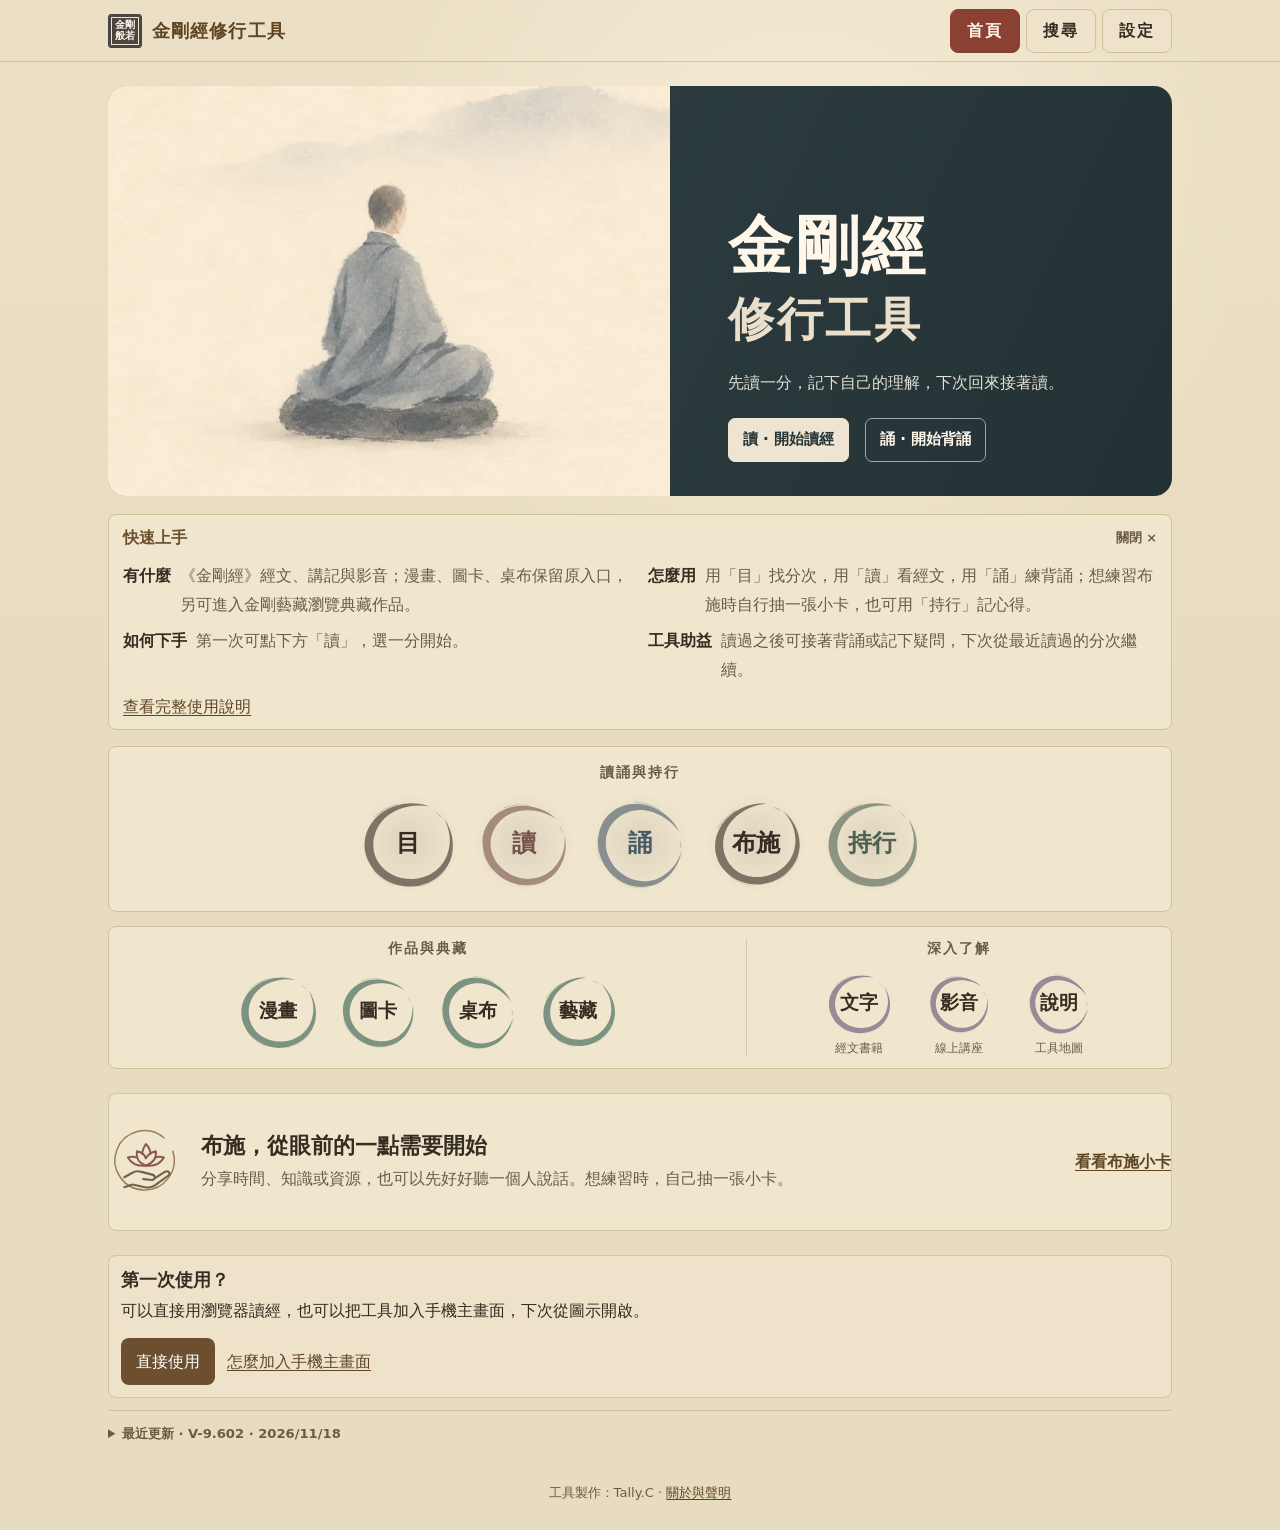
==== commit 8f1892bd: "V-9.602 最近更新只顯示日期、不顯示時間 Co-Authored-By: Claude Sonnet 5.5 <noreply@anthropic.com> Claude-Session: ht" ====
--- a/index.html
+++ b/index.html
@@ -3,7 +3,7 @@
 <head>
 <meta charset="utf-8">
 <meta name="viewport" content="width=device-width, initial-scale=1, viewport-fit=cover">
-<meta name="prajna-release" content="20261118165800000001">
+<meta name="prajna-release" content="20261118170500000001">
 <meta name="theme-color" content="#e8dcc0">
 <meta name="apple-mobile-web-app-title" content="金剛經">
 <title>金剛經修行工具</title>
@@ -101,10 +101,11 @@
   <div data-first-visit></div>
   <!-- site-updates:start -->
   <details class="appendix" id="site-updates">
-    <summary>最近更新 · V-9.601 · <time datetime="2026-11-18T16:58:00+08:00">2026/11/18 16:58</time>（臺灣時間）</summary>
+    <summary>最近更新 · V-9.602 · <time datetime="2026-11-18T17:05:00+08:00">2026/11/18</time></summary>
     <ul class="refs" id="site-update-list">
-      <li><time datetime="2026-11-18T16:58:00+08:00">2026/11/18 16:58</time> · 版次 V-9.601：重新核算版次。依「大修＝整體架構、小修＝新功能或新內容、微調＝文字與修正」從第一筆更新逐筆算起，每筆更新補上版次；先前標示的 V-1.100 更正為 V-9.600。</li>
-      <li><time datetime="2026-11-16T16:51:00+08:00">2026/11/16 16:51</time> · 版次 V-9.600：沒有網路時，主要頁面（讀、誦、目、布施、持行、說明等）仍可開啟；影音、漫畫、圖卡與 PDF 仍需連線；第二十一、二十五分導讀更正為「汝勿謂如來作是念」「汝等勿謂如來作是念」；漫畫與藝藏頁補上製作署名與聲明入口；首頁「最近更新」開始標示版次。</li>
+      <li><time datetime="2026-11-18T17:05:00+08:00">2026/11/18</time> · 版次 V-9.602：「最近更新」只顯示日期，不再顯示時間。</li>
+      <li><time datetime="2026-11-18T16:58:00+08:00">2026/11/18</time> · 版次 V-9.601：重新核算版次。依「大修＝整體架構、小修＝新功能或新內容、微調＝文字與修正」從第一筆更新逐筆算起，每筆更新補上版次；先前標示的 V-1.100 更正為 V-9.600。</li>
+      <li><time datetime="2026-11-16T16:51:00+08:00">2026/11/16</time> · 版次 V-9.600：沒有網路時，主要頁面（讀、誦、目、布施、持行、說明等）仍可開啟；影音、漫畫、圖卡與 PDF 仍需連線；第二十一、二十五分導讀更正為「汝勿謂如來作是念」「汝等勿謂如來作是念」；漫畫與藝藏頁補上製作署名與聲明入口；首頁「最近更新」開始標示版次。</li>
       <li><time datetime="2026-11-12T21:07:00+08:00">2026/11/12 21:07</time> · 版次 V-9.500：使用說明新增「關於與聲明」，說明 AI 協助、經本與資料來源、外部內容權利、瀏覽器資料保存方式及分享原則；各頁頁尾加入入口。</li>
       <li><time datetime="2026-11-12T20:44:00+08:00">2026/11/12 20:44</time> · 版次 V-9.401：首頁「延伸資料」改為「深入了解」，分成經文與書籍、線上講座影音、工具地圖三個入口。</li>
       <li><time datetime="2026-11-12T18:35:00+08:00">2026/11/12 18:35</time> · 版次 V-9.400：影音頁改按系列課程影片、單場講座與 Podcast 音訊分類；新增常隨法師《金剛經遊意》七堂、即非理論講座三段影片，常正與常啟法師講座；常啟影片附依標題撰寫的聆聽提示，精華與時間碼待核聽。</li>
